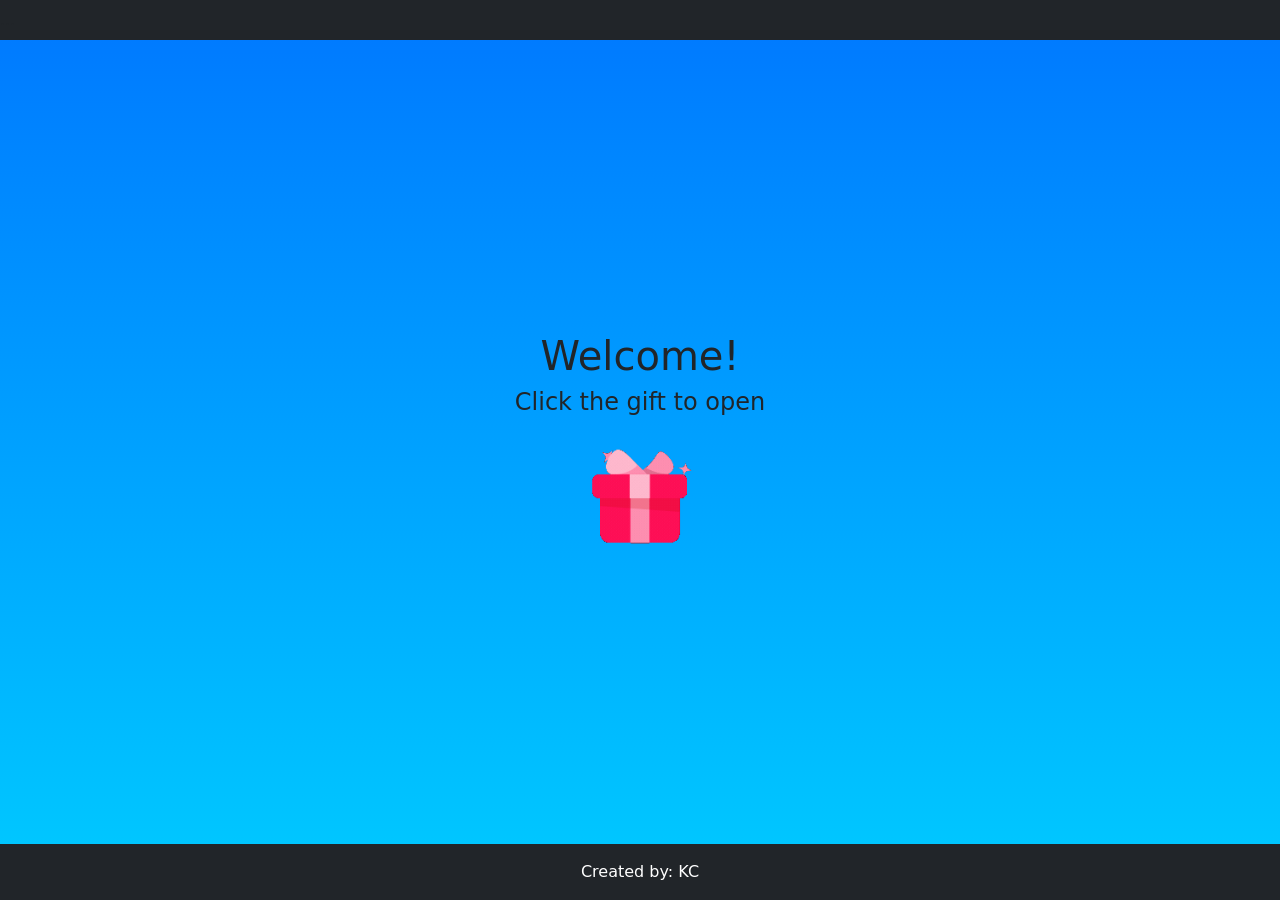
==== index.html @ ca750173 "update 2-05112026" ====
<!DOCTYPE html>
<html lang="en">
<head>
    <meta charset="UTF-8">
    <meta name="viewport" content="width=device-width, initial-scale=1.0">
    <title>Document</title>
    <link rel="stylesheet" href="assets/css/bootstrap.min.css">
    <link rel="stylesheet" href="style.css">
</head>
<body>
    <nav class="navbar bg-dark navbar-dark sticky-top">
  ...
</nav>
    
    <main id="main-content" >
        <section id="gift-scene" class="scene">
            <h1>Welcome!</h1> 
            <h4>Click the gift to open</h4>
            <img src="assets/Gift.gif" id="gift-box" alt="Gift Box" style="width:128px;height:128px;">
        </section>
        <section id="card-scene" class="scene hidden">
            <div class="card-wrapper">

            <div class="birthday-card" id="birthday-card">

                <!-- MESSAGE PAGE -->
                <div class="message-page">

                    <h2>Happy Birthday 🎉</h2>

                    <p>
                        Wishing you happiness,
                        laughter, and beautiful memories 💖
                    </p>

                </div>

                <!-- COVER -->
                <div class="card-cover">

                    <!-- FRONT -->
                    <div class="cover-front">

                        <h1>For You 💌</h1>

                    </div>

                    <!-- BACK -->
                    <div class="cover-back">

                        <h2>💖</h2>

                        <p>
                            A small letter for someone special ✨
                        </p>

                    </div>

                </div>

            </div>

        </div>
        </section>
        <section id="cake-scene" class="scene hidden">
            <h1>Welcome to Cake Scene!</h1> 
        </section>
    </main>
    
    <footer class="bg-dark text-white text-center py-3">
        <div class="container">
            <span>Created by: KC</span>
        </div>
    </footer>

    <script src="assets/js/bootstrap.bundle.min.js"></script>
    <script src="script.js"></script>
</body>
</html>
---- style.css ----
html,
body{
    margin:0;
    padding:0;

    height:100%;
}

body{
    overflow-x:hidden;

    display: flex;
    flex-direction: column;

    min-height: 100vh;
}

main{
    margin:0;
    padding:0;

    flex:1;

    display:flex;
}

.scene{
    flex: 1;

    display: flex;
    flex-direction: column;

    justify-content: center;
    align-items: center;
    background: linear-gradient(to bottom, #007bff, #00c6ff);

    text-align: center;

    padding: 20px;

}

.hidden{
    display: none;
}

#gift-box{
    width: 180px;
    cursor: pointer;

    transition: transform 0.3s ease;
    animation: float 2s ease-in-out infinite;
}
#gift-box:hover{
    transform: scale(1.1);
}

@keyframes float{
    0%{
        transform: translateY(0px);
    }

    50%{
        transform: translateY(-10px);
    }

    100%{
        transform: translateY(0px);
    }
}



/* Gift Scene - Card Scene Fade Transition */

.fade-out{
    animation: fadeOut 0.8s forwards;
}

.fade-in{
    animation: fadeIn 0.8s forwards;
}

@keyframes fadeOut{
    from{
        opacity:1;
    }

    to{
        opacity:0;
    }
}

@keyframes fadeIn{
    from{
        opacity:0;
    }

    to{
        opacity:1;
    }
}


/* Card Scene Styles */

/* Card Wrapper */
.card-wrapper{
    perspective:2500px;

    display:flex;
    justify-content:center;
    align-items:center;
}

/* Main Card */
.birthday-card{
    position:relative;

    width:700px;
    height:400px;

    transition:transform 2s ease;
}

/* Right Side */
.message-page{
    position:absolute;

    width:350px;
    height:400px;

    right:0;
    top:0;

    background:white;

    border-radius:0 15px 15px 0;

    display:flex;
    flex-direction:column;

    justify-content:center;
    align-items:center;

    text-align:center;

    padding:30px;

    box-shadow:0 10px 40px rgba(0,0,0,0.2);
}

/* Cover */
.card-cover{
    position:absolute;

    width:350px;
    height:400px;

    right:0;
    top:0;

    transform-style:preserve-3d;

    transform-origin:left;

    transition:transform 2s ease;

    z-index:10;
}

/* Front and Back Cover */
.cover-front,
.cover-back{
    position:absolute;

    width:100%;
    height:100%;

    backface-visibility:hidden;

    display:flex;
    flex-direction:column;

    justify-content:center;
    align-items:center;

    box-shadow:0 10px 40px rgba(0,0,0,0.3);
}

/* Front Cover */
.cover-front{
    background:linear-gradient(to bottom right, #ff4d6d, #ff758f);
    border-radius:0 15px 15px 0;
    color:white;
}

/* Back Cover */
.cover-back{
    background:#ffe5ec;
    border-radius:15px 0 0 15px;
    transform:rotateY(180deg);

    color:#333;
}

/* Open Animation */
.birthday-card.open .card-cover{
    transform:rotateY(-180deg);
}

/* Card Position */
.birthday-card{
    transition:transform 2s ease;
}

/* Closed State */
.birthday-card{
    position: relative;

    width: 700px;
    height: 400px;

    transition: transform 2s ease;

    /* Move left by half of hidden side */
    transform: translateX(-175px);
}

/* Open State */
.birthday-card.open{
    transform: translateX(0);
}
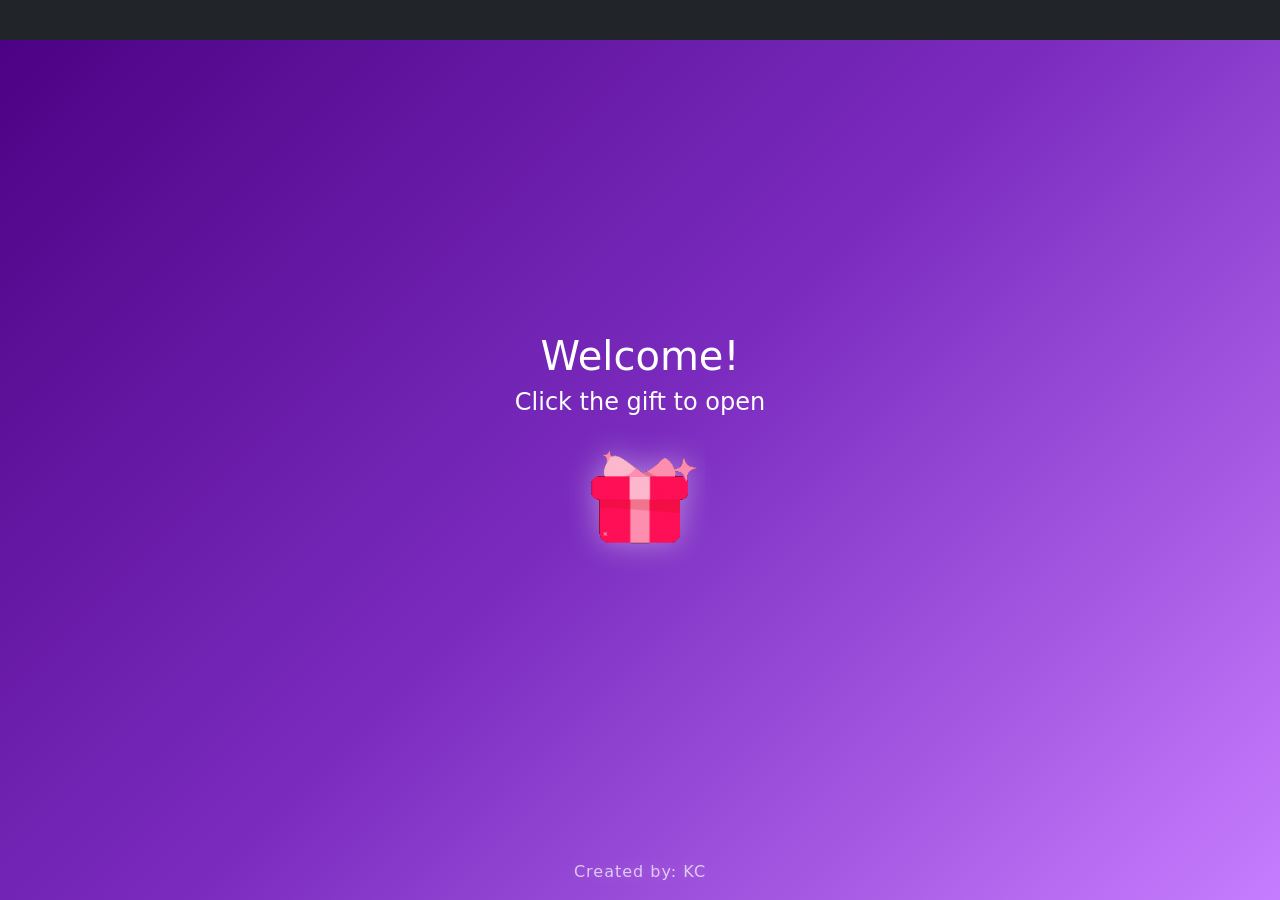
==== commit b6dbd96b: "Update: Scene 1 and 2 done functionality - 05112026" ====
--- a/index.html
+++ b/index.html
@@ -67,7 +67,7 @@
         </section>
     </main>
     
-    <footer class="bg-dark text-white text-center py-3">
+    <footer class="text-white text-center py-3">
         <div class="container">
             <span>Created by: KC</span>
         </div>
--- a/style.css
+++ b/style.css
@@ -13,6 +13,12 @@
     flex-direction: column;
 
     min-height: 100vh;
+        background: linear-gradient(
+        135deg,
+        #4B0082 0%,
+        #7B2CBF 50%,
+        #C77DFF 100%
+    );
 }
 
 main{
@@ -32,12 +38,34 @@
 
     justify-content: center;
     align-items: center;
-    background: linear-gradient(to bottom, #007bff, #00c6ff);
 
     text-align: center;
 
     padding: 20px;
-
+    background: transparent;
+    color: white;
+
+}
+
+footer{
+    background: transparent;
+
+    color: rgba(255,255,255,0.85);
+
+    text-shadow: 0 0 10px rgba(255,255,255,0.25);
+
+    backdrop-filter: none;
+
+    border: none;
+
+    position: relative;
+
+    z-index: 10;
+}
+
+footer span{
+    opacity:0.7;
+    letter-spacing:1px;
 }
 
 .hidden{
@@ -47,6 +75,7 @@
 #gift-box{
     width: 180px;
     cursor: pointer;
+    filter: drop-shadow(0 0 15px rgba(255,255,255,0.4));
 
     transition: transform 0.3s ease;
     animation: float 2s ease-in-out infinite;
@@ -119,6 +148,7 @@
 
     width:700px;
     height:400px;
+    filter: drop-shadow(0 0 25px rgba(255,255,255,0.15));
 
     transition:transform 2s ease;
 }
@@ -133,7 +163,8 @@
     right:0;
     top:0;
 
-    background:white;
+    background: #FFF9FF;
+    color: #3C096C;
 
     border-radius:0 15px 15px 0;
 
@@ -190,18 +221,22 @@
 
 /* Front Cover */
 .cover-front{
-    background:linear-gradient(to bottom right, #ff4d6d, #ff758f);
+    background: linear-gradient(
+        to bottom right,
+        #FF4D8D,
+        #FF85A1
+    );
     border-radius:0 15px 15px 0;
     color:white;
 }
 
 /* Back Cover */
 .cover-back{
-    background:#ffe5ec;
+    background: #F8E1FF;
     border-radius:15px 0 0 15px;
     transform:rotateY(180deg);
 
-    color:#333;
+    color: #3C096C;
 }
 
 /* Open Animation */
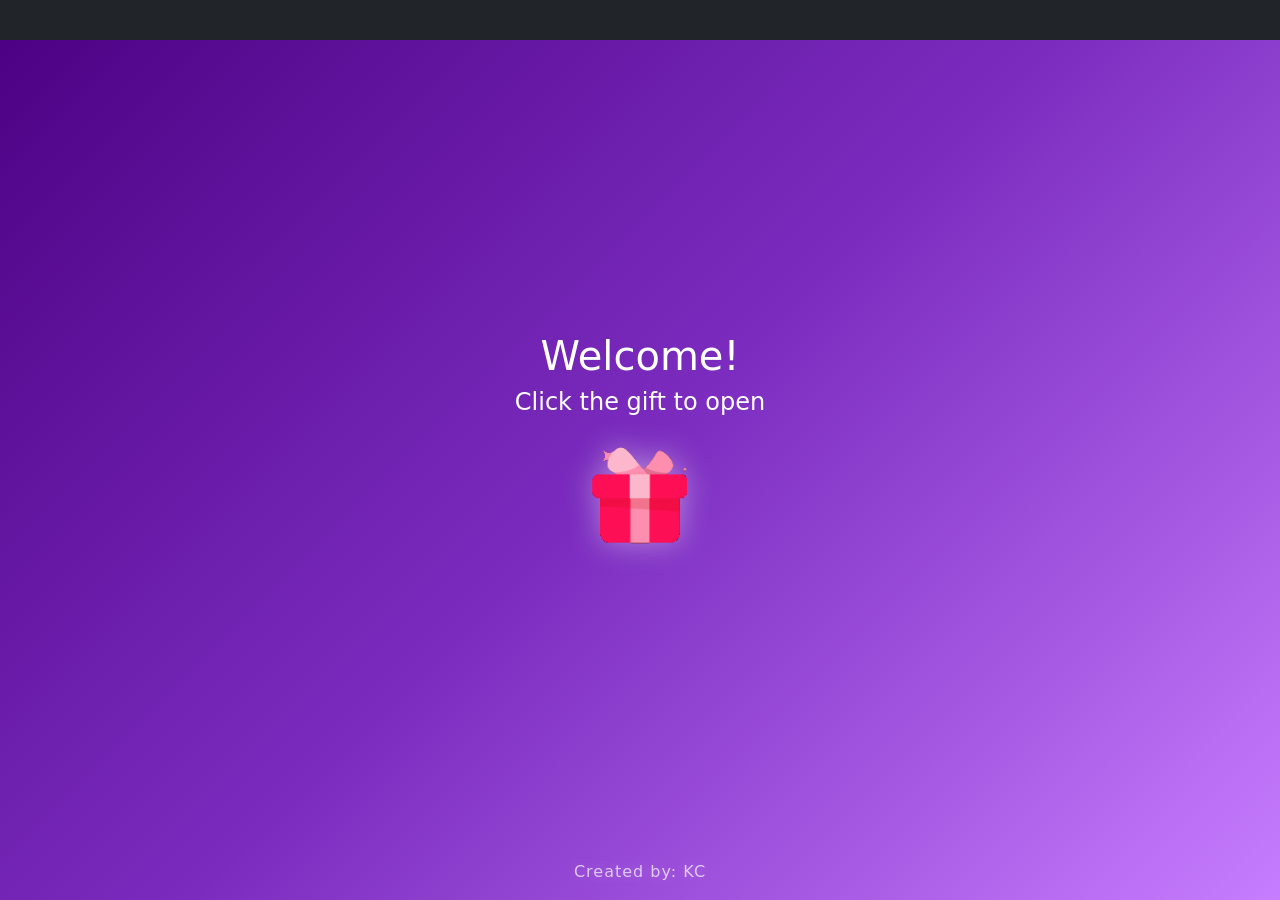
==== commit 7058a894: "Update: Added songs, cake scene functionality done - 05142026" ====
--- a/index.html
+++ b/index.html
@@ -32,6 +32,9 @@
                         Wishing you happiness,
                         laughter, and beautiful memories 💖
                     </p>
+                    <button id="continue-btn" class="hidden-btn">
+                        Click to Continue
+                    </button>
 
                 </div>
 
@@ -63,7 +66,55 @@
         </div>
         </section>
         <section id="cake-scene" class="scene hidden">
-            <h1>Welcome to Cake Scene!</h1> 
+            <h1 class="birthday-title">
+                Happy Birthday 🎉
+            </h1>
+
+            <div class="cake-container">
+
+                <!-- CANDLES -->
+                <div class="candles">
+
+                    <div class="candle">
+
+                        <div class="flame"></div>
+
+                        <div class="smoke"></div>
+
+                    </div>
+
+                    <div class="candle">
+
+                        <div class="flame"></div>
+
+                        <div class="smoke"></div>
+
+                    </div>
+
+                    <div class="candle">
+
+                        <div class="flame"></div>
+
+                        <div class="smoke"></div>
+
+                    </div>
+
+                </div>
+
+                <!-- CAKE -->
+                <div class="cake">
+
+                    <div class="cake-top"></div>
+
+                    <div class="cake-body"></div>
+
+                </div>
+
+                <button id="blow-btn">
+                    Blow Candles 🎤
+                </button>
+
+            </div>
         </section>
     </main>
     
@@ -73,7 +124,12 @@
         </div>
     </footer>
 
+    <audio id="birthday-song-1" src="assets/Song1.mp3"></audio>
+    <audio id="clap-sound" src="assets/Clapping.mp3"></audio>
+    <audio id="birthday-song-2" src="assets/Song2.mp3"></audio>
+
     <script src="assets/js/bootstrap.bundle.min.js"></script>
+    <script src="assets/js/confetti.browser.min.js"></script>
     <script src="script.js"></script>
 </body>
 </html>
--- a/style.css
+++ b/style.css
@@ -265,4 +265,227 @@
 /* Open State */
 .birthday-card.open{
     transform: translateX(0);
-}+}
+
+.hidden-btn{
+    position: absolute;
+
+    bottom: 20px;
+    right: 25px;
+
+    background: transparent;
+    border: none;
+
+    color: rgba(60,9,108,0.7);
+
+    font-size: 15px;
+
+    cursor: pointer;
+
+    opacity: 0;
+
+    transition:
+        opacity 1s ease,
+        transform 0.3s ease,
+        color 0.3s ease;
+
+    text-shadow: 0 0 10px rgba(255,255,255,0.5);
+}
+
+/* Show */
+.hidden-btn.show{
+    opacity: 1;
+}
+
+/* Hover */
+.hidden-btn:hover{
+    transform: translateY(-2px);
+
+    color: #3C096C;
+}
+
+/* Cake Scene Styles */
+
+/* Birthday Title */
+.birthday-title{
+    margin-bottom:40px;
+
+    font-size:48px;
+
+    text-shadow:0 0 20px rgba(255,255,255,0.5);
+}
+
+/* Cake Container */
+.cake-container{
+    position:relative;
+
+    display:flex;
+    flex-direction:column;
+
+    align-items:center;
+}
+
+/* Candles Row */
+.candles{
+    display:flex;
+    gap:40px;
+
+    margin-bottom:-10px;
+
+    z-index:5;
+}
+/* Candle */
+.candle{
+    width:15px;
+    height:80px;
+
+    background:#ff85a1;
+
+    border-radius:10px;
+
+    position:relative;
+}
+
+/* Flame */
+.flame{
+    width:20px;
+    height:30px;
+
+    background:gold;
+
+    border-radius:50% 50% 50% 50%;
+
+    position:absolute;
+
+    top:-30px;
+    left:50%;
+
+    transform:translateX(-50%);
+
+    animation:flicker 0.15s infinite alternate;
+
+    box-shadow:
+        0 0 20px gold,
+        0 0 40px orange;
+}
+
+/* Flicker Animation */
+@keyframes flicker{
+    from{
+        transform:translateX(-50%) scale(1);
+    }
+
+    to{
+        transform:translateX(-50%) scale(1.1);
+    }
+}
+
+/* Cake */
+.cake{
+    display:flex;
+    flex-direction:column;
+
+    align-items:center;
+}
+
+/* Cake Top */
+.cake-top{
+    width:260px;
+    height:40px;
+
+    background:#ffccd5;
+
+    border-radius:20px;
+
+    z-index:2;
+}
+
+/* Cake Body */
+.cake-body{
+    width:300px;
+    height:180px;
+
+    background:#ff8fab;
+
+    border-radius:20px;
+
+    margin-top:-10px;
+
+    box-shadow:0 10px 30px rgba(0,0,0,0.25);
+}
+
+/* Blowing Candles */
+#blow-btn{
+    margin-top:40px;
+
+    padding:12px 24px;
+
+    border:none;
+
+    border-radius:30px;
+
+    background:white;
+
+    color:#7B2CBF;
+
+    font-size:18px;
+
+    cursor:pointer;
+
+    transition:0.3s ease;
+}
+
+#blow-btn:hover{
+    transform:scale(1.05);
+}
+
+.smoke{
+    width:20px;
+    height:20px;
+
+    background:rgba(200,200,200,0.7);
+
+    border-radius:50%;
+
+    position:absolute;
+
+    top:-30px;
+    left:50%;
+
+    transform:translateX(-50%);
+
+    opacity:0;
+
+    filter:blur(5px);
+}
+
+.flame.out{
+    opacity:0;
+
+    transition:0.5s ease;
+}
+
+.smoke.active{
+    animation:smokeUp 2s ease forwards;
+}
+
+@keyframes smokeUp{
+
+    0%{
+        opacity:0.8;
+
+        transform:
+            translateX(-50%)
+            translateY(0)
+            scale(1);
+    }
+
+    100%{
+        opacity:0;
+
+        transform:
+            translateX(-50%)
+            translateY(-50px)
+            scale(2);
+    }
+}
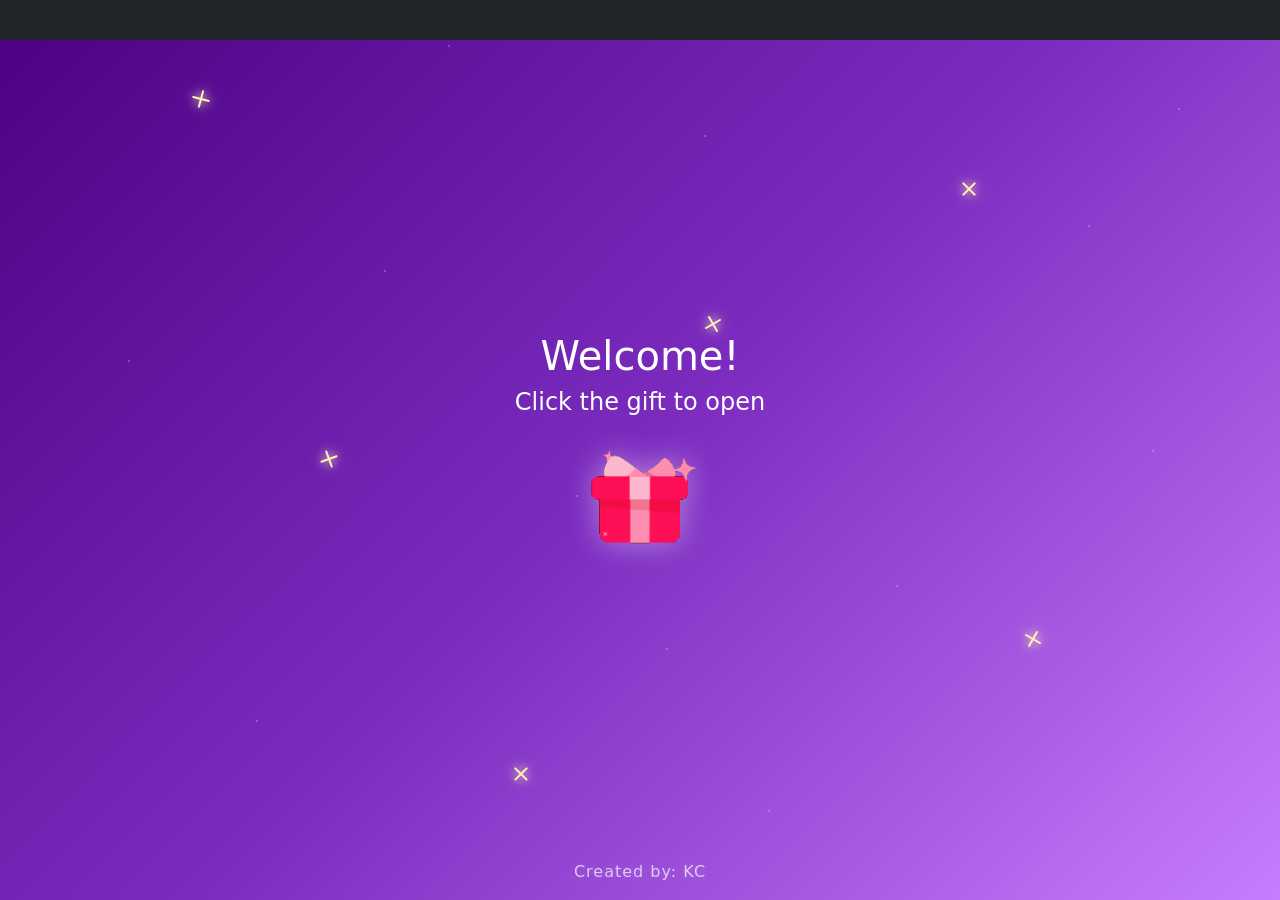
==== commit 626c9d0c: "Update: fixed cake - 05172026" ====
--- a/index.html
+++ b/index.html
@@ -3,11 +3,42 @@
 <head>
     <meta charset="UTF-8">
     <meta name="viewport" content="width=device-width, initial-scale=1.0">
-    <title>Document</title>
+    <title>Gift</title>
     <link rel="stylesheet" href="assets/css/bootstrap.min.css">
-    <link rel="stylesheet" href="style.css">
+    <link rel="stylesheet" href="assets/css/style.css">
+    <link rel="stylesheet" href="assets/css/stars.css">
+    <link rel="stylesheet" href="assets/css/gift-scene.css">
+    <link rel="stylesheet" href="assets/css/card-scene.css">
+    <link rel="stylesheet" href="assets/css/cake-scene.css">
 </head>
 <body>
+
+    <div class="stars">
+
+        <!-- BIG STARS -->
+        <div class="star big s1"></div>
+        <div class="star big s2"></div>
+        <div class="star big s3"></div>
+        <div class="star big s4"></div>
+        <div class="star big s5"></div>
+        <div class="star big s6"></div>
+
+        <!-- SMALL DOT STARS -->
+        <div class="star-dot d1"></div>
+        <div class="star-dot d2"></div>
+        <div class="star-dot d3"></div>
+        <div class="star-dot d4"></div>
+        <div class="star-dot d5"></div>
+        <div class="star-dot d6"></div>
+        <div class="star-dot d7"></div>
+        <div class="star-dot d8"></div>
+        <div class="star-dot d9"></div>
+        <div class="star-dot d10"></div>
+        <div class="star-dot d11"></div>
+        <div class="star-dot d12"></div>
+
+    </div>
+
     <nav class="navbar bg-dark navbar-dark sticky-top">
   ...
 </nav>
@@ -72,47 +103,68 @@
 
             <div class="cake-container">
 
-                <!-- CANDLES -->
-                <div class="candles">
+                
 
-                    <div class="candle">
+                <!-- CAKE -->
+                <div class="cake">
 
-                        <div class="flame"></div>
+                    <!-- CANDLES -->
+                    <div class="candles">
 
-                        <div class="smoke"></div>
+                        <div class="candle">
+
+                            <div class="flame"></div>
+
+                            <div class="smoke"></div>
+
+                        </div>
+
+                        <div class="candle">
+
+                            <div class="flame"></div>
+
+                            <div class="smoke"></div>
+
+                        </div>
+
+                        <div class="candle">
+
+                            <div class="flame"></div>
+
+                            <div class="smoke"></div>
+
+                        </div>
 
                     </div>
 
-                    <div class="candle">
+                    <!-- TOP LAYER -->
+                    <div class="cake-layer layer-top">
 
-                        <div class="flame"></div>
+                        <div class="frosting"></div>
 
-                        <div class="smoke"></div>
+                        <div class="sprinkles"></div>
+
+                    </div>
+                    
+                    <!-- MIDDLE LAYER -->
+                    <div class="cake-layer layer-middle">
+
+                        <div class="frosting"></div>
+
+                        <div class="sprinkles"></div>
 
                     </div>
 
-                    <div class="candle">
+                    <!-- BOTTOM LAYER -->
+                    <div class="cake-layer layer-bottom">
 
-                        <div class="flame"></div>
+                        <div class="frosting"></div>
 
-                        <div class="smoke"></div>
+                        <div class="sprinkles"></div>
 
                     </div>
 
                 </div>
-
-                <!-- CAKE -->
-                <div class="cake">
-
-                    <div class="cake-top"></div>
-
-                    <div class="cake-body"></div>
-
-                </div>
-
-                <button id="blow-btn">
-                    Blow Candles 🎤
-                </button>
 
             </div>
         </section>
@@ -130,6 +182,10 @@
 
     <script src="assets/js/bootstrap.bundle.min.js"></script>
     <script src="assets/js/confetti.browser.min.js"></script>
-    <script src="script.js"></script>
+    <script src="assets/js/script.js"></script>
+    <script src="assets/js/card-scene.js"></script>
+    <script src="assets/js/cake-scene.js"></script>
+    <script src="assets/js/mic-blow.js"></script>
+    <script src="assets/js/scene-transition.js"></script>
 </body>
 </html>
--- a/assets/css/style.css
+++ b/assets/css/style.css
@@ -0,0 +1,104 @@
+html,
+body{
+    margin:0;
+    padding:0;
+
+    height:100%;
+}
+
+body{
+    overflow-x:hidden;
+
+    display: flex;
+    flex-direction: column;
+
+    min-height: 100vh;
+        background: linear-gradient(
+        135deg,
+        #4B0082 0%,
+        #7B2CBF 50%,
+        #C77DFF 100%
+    );
+}
+
+main{
+    margin:0;
+    padding:0;
+
+    flex:1;
+
+    display:flex;
+}
+
+.scene{
+    flex: 1;
+
+    display: flex;
+    flex-direction: column;
+
+    justify-content: center;
+    align-items: center;
+
+    text-align: center;
+
+    padding: 20px;
+    background: transparent;
+    color: white;
+
+}
+
+footer{
+    background: transparent;
+
+    color: rgba(255,255,255,0.85);
+
+    text-shadow: 0 0 10px rgba(255,255,255,0.25);
+
+    backdrop-filter: none;
+
+    border: none;
+
+    position: relative;
+
+    z-index: 10;
+}
+
+footer span{
+    opacity:0.7;
+    letter-spacing:1px;
+}
+
+.hidden{
+    display: none;
+}
+
+/* Gift Scene - Card Scene Fade Transition */
+
+.fade-out{
+    animation: fadeOut 0.8s forwards;
+}
+
+.fade-in{
+    animation: fadeIn 0.8s forwards;
+}
+
+@keyframes fadeOut{
+    from{
+        opacity:1;
+    }
+
+    to{
+        opacity:0;
+    }
+}
+
+@keyframes fadeIn{
+    from{
+        opacity:0;
+    }
+
+    to{
+        opacity:1;
+    }
+}
+
--- a/assets/css/stars.css
+++ b/assets/css/stars.css
@@ -0,0 +1,133 @@
+/* Main Container */
+.stars{
+    position: fixed;
+
+    top: 0;
+    left: 0;
+
+    width: 100%;
+    height: 100%;
+
+    overflow: hidden;
+
+    pointer-events: none;
+
+    z-index: -1;
+}
+
+/* Big Stars */
+.star.big{
+    position: absolute;
+
+    width: 18px;
+    height: 18px;
+
+    animation:
+        sparkle 3s infinite ease-in-out;
+}
+
+/* Star Shape */
+.star.big::before,
+.star.big::after{
+    content: "";
+
+    position: absolute;
+
+    top: 50%;
+    left: 50%;
+
+    background: #FFF4B5;
+
+    transform:
+        translate(-50%, -50%);
+
+    border-radius: 999px;
+
+    box-shadow:
+        0 0 10px rgba(255,244,181,0.9),
+        0 0 20px rgba(255,244,181,0.6),
+        0 0 35px rgba(255,244,181,0.4);
+}
+/* Horizontal */
+.star.big::before{
+    width: 18px;
+    height: 2px;
+}
+/* Vertical */
+.star.big::after{
+    width: 2px;
+    height: 18px;
+}
+/* Different Angles */
+.s1{ top:10%; left:15%; transform:rotate(15deg); animation-delay:0s; }
+.s2{ top:20%; left:75%; transform:rotate(45deg); animation-delay:1s; }
+.s3{ top:50%; left:25%; transform:rotate(-20deg); animation-delay:2s; }
+.s4{ top:70%; left:80%; transform:rotate(30deg); animation-delay:0.5s; }
+.s5{ top:35%; left:55%; transform:rotate(60deg); animation-delay:1.5s; }
+.s6{ top:85%; left:40%; transform:rotate(-45deg); animation-delay:2.5s; }
+
+/* Sparkle Animation */
+@keyframes sparkle{
+
+    0%, 100%{
+        opacity: 0.4;
+
+        transform:
+            scale(0.8);
+    }
+
+    50%{
+        opacity: 1;
+
+        transform:
+            scale(1.3);
+    }
+
+}
+
+/* Small Dot Stars */
+.star-dot{
+    position: absolute;
+
+    width: 2px;
+    height: 2px;
+
+    background: white;
+
+    border-radius: 50%;
+
+    opacity: 0.3;
+
+    box-shadow:
+        0 0 6px rgba(255,255,255,0.8);
+
+    animation:
+        dotTwinkle 4s infinite ease-in-out;
+}
+
+/* Dot Position */
+.d1{ top:5%; left:35%; animation-delay:0s; }
+.d2{ top:15%; left:55%; animation-delay:1s; }
+.d3{ top:25%; left:85%; animation-delay:2s; }
+.d4{ top:40%; left:10%; animation-delay:0.5s; }
+.d5{ top:55%; left:45%; animation-delay:1.5s; }
+.d6{ top:65%; left:70%; animation-delay:2.5s; }
+.d7{ top:80%; left:20%; animation-delay:3s; }
+.d8{ top:90%; left:60%; animation-delay:1.8s; }
+.d9{ top:30%; left:30%; animation-delay:0.8s; }
+.d10{ top:50%; left:90%; animation-delay:2.2s; }
+.d11{ top:72%; left:52%; animation-delay:1.2s; }
+.d12{ top:12%; left:92%; animation-delay:2.8s; }
+
+/* Dot Twinkle */
+@keyframes dotTwinkle{
+
+    0%, 100%{
+        opacity: 0.15;
+    }
+
+    50%{
+        opacity: 1;
+    }
+
+}
--- a/assets/css/gift-scene.css
+++ b/assets/css/gift-scene.css
@@ -0,0 +1,25 @@
+#gift-box{
+    width: 180px;
+    cursor: pointer;
+    filter: drop-shadow(0 0 15px rgba(255,255,255,0.4));
+
+    transition: transform 0.3s ease;
+    animation: float 2s ease-in-out infinite;
+}
+#gift-box:hover{
+    transform: scale(1.1);
+}
+
+@keyframes float{
+    0%{
+        transform: translateY(0px);
+    }
+
+    50%{
+        transform: translateY(-10px);
+    }
+
+    100%{
+        transform: translateY(0px);
+    }
+}
--- a/assets/css/card-scene.css
+++ b/assets/css/card-scene.css
@@ -0,0 +1,170 @@
+/* Card Wrapper */
+.card-wrapper{
+    perspective:2500px;
+
+    display:flex;
+    justify-content:center;
+    align-items:center;
+}
+
+/* Main Card */
+.birthday-card{
+    position:relative;
+
+    width:700px;
+    height:400px;
+    filter: drop-shadow(0 0 25px rgba(255,255,255,0.15));
+
+    transition:transform 2s ease;
+}
+
+/* Right Side */
+.message-page{
+    position:absolute;
+
+    width:350px;
+    height:400px;
+
+    right:0;
+    top:0;
+
+    background: #FFF9FF;
+    color: #3C096C;
+
+    border-radius:0 15px 15px 0;
+
+    display:flex;
+    flex-direction:column;
+
+    justify-content:center;
+    align-items:center;
+
+    text-align:center;
+
+    padding:30px;
+
+    box-shadow:0 10px 40px rgba(0,0,0,0.2);
+}
+
+/* Cover */
+.card-cover{
+    position:absolute;
+
+    width:350px;
+    height:400px;
+
+    right:0;
+    top:0;
+
+    transform-style:preserve-3d;
+
+    transform-origin:left;
+
+    transition:transform 2s ease;
+
+    z-index:10;
+}
+
+/* Front and Back Cover */
+.cover-front,
+.cover-back{
+    position:absolute;
+
+    width:100%;
+    height:100%;
+
+    backface-visibility:hidden;
+
+    display:flex;
+    flex-direction:column;
+
+    justify-content:center;
+    align-items:center;
+
+    box-shadow:0 10px 40px rgba(0,0,0,0.3);
+}
+
+/* Front Cover */
+.cover-front{
+    background: linear-gradient(
+        to bottom right,
+        #FF4D8D,
+        #FF85A1
+    );
+    border-radius:0 15px 15px 0;
+    color:white;
+}
+
+/* Back Cover */
+.cover-back{
+    background: #F8E1FF;
+    border-radius:15px 0 0 15px;
+    transform:rotateY(180deg);
+
+    color: #3C096C;
+}
+
+/* Open Animation */
+.birthday-card.open .card-cover{
+    transform:rotateY(-180deg);
+}
+
+/* Card Position */
+.birthday-card{
+    transition:transform 2s ease;
+}
+
+/* Closed State */
+.birthday-card{
+    position: relative;
+
+    width: 700px;
+    height: 400px;
+
+    transition: transform 2s ease;
+
+    /* Move left by half of hidden side */
+    transform: translateX(-175px);
+}
+
+/* Open State */
+.birthday-card.open{
+    transform: translateX(0);
+}
+
+.hidden-btn{
+    position: absolute;
+
+    bottom: 20px;
+    right: 25px;
+
+    background: transparent;
+    border: none;
+
+    color: rgba(60,9,108,0.7);
+
+    font-size: 15px;
+
+    cursor: pointer;
+
+    opacity: 0;
+
+    transition:
+        opacity 1s ease,
+        transform 0.3s ease,
+        color 0.3s ease;
+
+    text-shadow: 0 0 10px rgba(255,255,255,0.5);
+}
+
+/* Show */
+.hidden-btn.show{
+    opacity: 1;
+}
+
+/* Hover */
+.hidden-btn:hover{
+    transform: translateY(-2px);
+
+    color: #3C096C;
+}
--- a/assets/css/cake-scene.css
+++ b/assets/css/cake-scene.css
@@ -0,0 +1,483 @@
+/* =========================================
+   BIRTHDAY TITLE
+========================================= */
+
+.birthday-title{
+    font-size:48px;
+    text-shadow:0 0 20px rgba(255,255,255,0.5);
+
+    margin-top:20px;
+    margin-bottom:auto; /* pushes cake down */
+
+    flex-shrink:0;
+}
+
+/* =========================================
+   CAKE CONTAINER
+========================================= */
+
+.cake-container{
+    position:relative;
+
+    display:flex;
+    flex-direction:column;
+
+    align-items:center;
+
+    height:70vh;
+}
+
+/* =========================================
+   CAKE
+========================================= */
+
+.cake{
+    display:flex;
+    flex-direction:column;
+    align-items:center;
+
+    position:relative;
+
+    margin-top:auto; /* THIS forces cake to bottom */
+    margin-bottom:40px;
+}
+/* =========================================
+   CAKE LAYERS
+========================================= */
+
+.cake-layer{
+    position:relative;
+
+    border-radius:24px;
+
+    box-shadow:
+        0 8px 20px rgba(0,0,0,0.15);
+
+    overflow:hidden;
+}
+
+/* =========================================
+   DROP ANIMATION APPLIED
+========================================= */
+
+.layer-top{
+    width:190px;
+    height:80px;
+
+    background:#ff99cc;
+
+    margin-bottom:-10px;
+
+    z-index:3;
+
+    animation:layerDrop 0.8s ease forwards;
+    animation-delay:1.6s;
+
+    opacity:0;
+}
+
+.layer-middle{
+    width:260px;
+    height:85px;
+
+    background:#ff80c1;
+
+    margin-bottom:-10px;
+
+    z-index:2;
+
+    animation:layerDrop 0.8s ease forwards;
+    animation-delay:0.8s;
+
+    opacity:0;
+}
+
+.layer-bottom{
+    width:340px;
+    height:90px;
+
+    background:#ff66b3;
+
+    z-index:1;
+
+    animation:layerDrop 0.8s ease forwards;
+    animation-delay:0s;
+
+    opacity:0;
+}
+
+/* =========================================
+   DROP ANIMATION
+========================================= */
+
+@keyframes layerDrop{
+
+    0%{
+        opacity:0;
+
+        transform:
+            translateY(-250px);
+    }
+
+    70%{
+        opacity:1;
+
+        transform:
+            translateY(15px);
+    }
+
+    100%{
+        opacity:1;
+
+        transform:
+            translateY(0);
+    }
+
+}
+
+/* =========================================
+   FROSTING
+========================================= */
+
+.frosting{
+    position:absolute;
+
+    top:0;
+    left:0;
+
+    width:100%;
+    height:28px;
+
+    background:#ffe8d6;
+
+    border-radius:20px 20px 10px 10px;
+}
+
+/* Drips */
+.frosting::before,
+.frosting::after{
+    content:"";
+
+    position:absolute;
+
+    width:24px;
+    height:45px;
+
+    background:#ffe8d6;
+
+    border-radius:20px;
+
+    top:12px;
+}
+
+.frosting::before{
+    left:25%;
+}
+
+.frosting::after{
+    right:25%;
+}
+
+/* Frosting Animation */
+@keyframes frostingAppear{
+
+    from{
+        opacity:0;
+
+        transform:
+            translateY(-10px);
+    }
+
+    to{
+        opacity:1;
+
+        transform:
+            translateY(0);
+    }
+
+}
+
+/* =========================================
+   SPRINKLES
+========================================= */
+
+.sprinkles{
+    position:absolute;
+
+    inset:0;
+
+    opacity:0;
+
+    animation:
+        sprinklesPop 0.5s ease forwards;
+
+    animation-delay:3s;
+}
+
+/* Sprinkle Dots */
+.sprinkles::before{
+    content:"";
+
+    position:absolute;
+    inset:0;
+
+    background-image:
+        radial-gradient(circle,#ffd60a 4px,transparent 5px),
+        radial-gradient(circle,#00d1b2 4px,transparent 5px),
+        radial-gradient(circle,#ff4fa3 4px,transparent 5px);
+
+    background-size:
+        40px 40px;
+
+    background-position:
+        10px 10px,
+        25px 25px,
+        5px 35px;
+}
+
+/* Sprinkle Animation */
+@keyframes sprinklesPop{
+
+    0%{
+        opacity:0;
+
+        transform:scale(0);
+    }
+
+    100%{
+        opacity:1;
+
+        transform:scale(1);
+    }
+
+}
+
+/* =========================================
+   CANDLES
+========================================= */
+
+.candles{
+    position:absolute;
+
+    top:-80px; /* sits above cake */
+    left:50%;
+
+    transform:translateX(-50%);
+
+    display:flex;
+    gap:40px;
+
+    z-index:20;
+
+    opacity:0;
+
+    animation:candlesDrop 0.8s ease forwards;
+    animation-delay:3.6s;
+}
+
+/* Candle Animation */
+@keyframes candlesDrop{
+    0%{
+        opacity:0;
+        transform:translateX(-50%) translateY(-20px);
+    }
+
+    100%{
+        opacity:1;
+        transform:translateX(-50%) translateY(0);
+    }
+}
+
+/* =========================================
+   CANDLE
+========================================= */
+
+.candle{
+    width:15px;
+    height:80px;
+
+    position:relative;
+
+    border-radius:10px;
+
+    background:
+        repeating-linear-gradient(
+            45deg,
+            #ff85a1 0px,
+            #ff85a1 8px,
+            #ffffff 8px,
+            #ffffff 16px
+        );
+}
+
+/* =========================================
+   FLAME
+========================================= */
+
+.flame{
+    width:20px;
+    height:30px;
+
+    background:gold;
+
+    position:absolute;
+
+    top:-30px;
+    left:50%;
+
+    transform:translateX(-50%);
+
+    border-radius:
+        50% 50% 50% 50%;
+
+    box-shadow:
+        0 0 20px gold,
+        0 0 40px orange;
+
+    opacity:0;
+
+    animation:
+        flameAppear 0.5s ease forwards,
+        flicker 0.15s infinite alternate;
+
+    animation-delay:
+        4.5s,
+        5s;
+}
+
+/* Flame Appear */
+@keyframes flameAppear{
+
+    from{
+        opacity:0;
+
+        transform:
+            translateX(-50%)
+            scale(0);
+    }
+
+    to{
+        opacity:1;
+
+        transform:
+            translateX(-50%)
+            scale(1);
+    }
+
+}
+
+/* Flicker */
+@keyframes flicker{
+
+    from{
+        transform:
+            translateX(-50%)
+            scale(1);
+    }
+
+    to{
+        transform:
+            translateX(-50%)
+            scale(1.1);
+    }
+
+}
+
+/* =========================================
+   SMOKE
+========================================= */
+
+.smoke{
+    width:20px;
+    height:20px;
+
+    background:
+        rgba(200,200,200,0.7);
+
+    border-radius:50%;
+
+    position:absolute;
+
+    top:-30px;
+    left:50%;
+
+    transform:translateX(-50%);
+
+    opacity:0;
+
+    filter:blur(5px);
+}
+
+/* Flame Out */
+.flame.out{
+    opacity:0 !important;
+
+    transform:
+        translateX(-50%)
+        translateY(10px)
+        scale(0.2);
+
+    box-shadow:none !important;
+    animation:none !important;
+
+    filter:blur(2px);
+
+    transition:0.5s ease;
+}
+
+/* Smoke Active */
+.smoke.active{
+    animation:
+        smokeUp 2s ease forwards;
+}
+
+/* Smoke Animation */
+@keyframes smokeUp{
+
+    0%{
+        opacity:0.8;
+
+        transform:
+            translateX(-50%)
+            translateY(0)
+            scale(1);
+    }
+
+    100%{
+        opacity:0;
+
+        transform:
+            translateX(-50%)
+            translateY(-50px)
+            scale(2);
+    }
+
+}
+
+/* =========================================
+   BLOW BUTTON
+========================================= */
+
+#blow-btn{
+    margin-top:40px;
+
+    padding:12px 24px;
+
+    border:none;
+
+    border-radius:30px;
+
+    background:white;
+
+    color:#7B2CBF;
+
+    font-size:18px;
+
+    cursor:pointer;
+
+    transition:0.3s ease;
+}
+
+#blow-btn:hover{
+    transform:scale(1.05);
+}
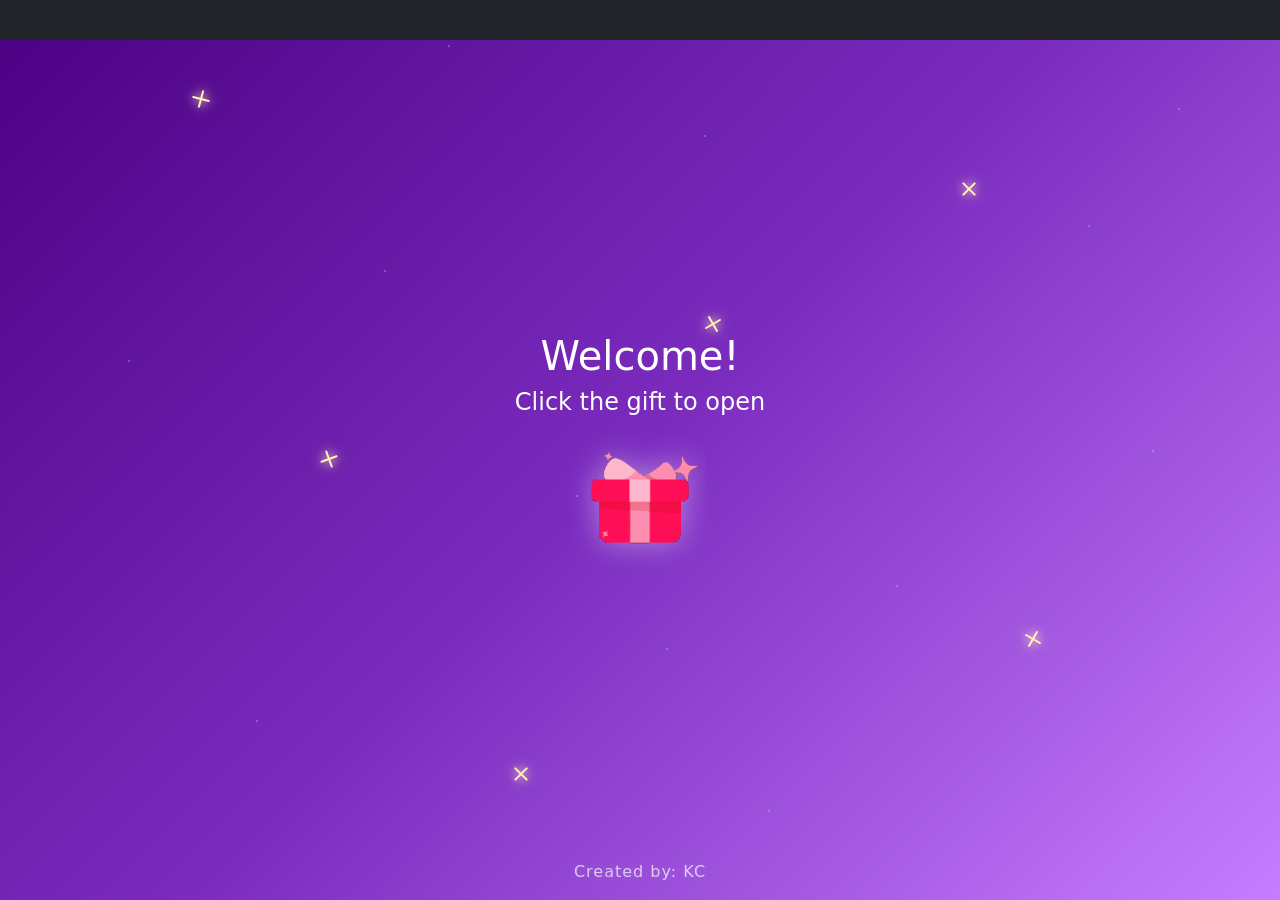
==== commit 41162eeb: "Update: Added Cake animation, need to polish - 05182026" ====
--- a/index.html
+++ b/index.html
@@ -103,68 +103,7 @@
 
             <div class="cake-container">
 
-                
-
-                <!-- CAKE -->
-                <div class="cake">
-
-                    <!-- CANDLES -->
-                    <div class="candles">
-
-                        <div class="candle">
-
-                            <div class="flame"></div>
-
-                            <div class="smoke"></div>
-
-                        </div>
-
-                        <div class="candle">
-
-                            <div class="flame"></div>
-
-                            <div class="smoke"></div>
-
-                        </div>
-
-                        <div class="candle">
-
-                            <div class="flame"></div>
-
-                            <div class="smoke"></div>
-
-                        </div>
-
-                    </div>
-
-                    <!-- TOP LAYER -->
-                    <div class="cake-layer layer-top">
-
-                        <div class="frosting"></div>
-
-                        <div class="sprinkles"></div>
-
-                    </div>
-                    
-                    <!-- MIDDLE LAYER -->
-                    <div class="cake-layer layer-middle">
-
-                        <div class="frosting"></div>
-
-                        <div class="sprinkles"></div>
-
-                    </div>
-
-                    <!-- BOTTOM LAYER -->
-                    <div class="cake-layer layer-bottom">
-
-                        <div class="frosting"></div>
-
-                        <div class="sprinkles"></div>
-
-                    </div>
-
-                </div>
+                <div id="cake-svg-wrapper"></div>
 
             </div>
         </section>
--- a/assets/css/cake-scene.css
+++ b/assets/css/cake-scene.css
@@ -1,483 +1,443 @@
 /* =========================================
-   BIRTHDAY TITLE
+   TITLE / CONTAINER
 ========================================= */
 
 .birthday-title{
     font-size:48px;
-    text-shadow:0 0 20px rgba(255,255,255,0.5);
+    text-shadow:0 0 20px rgba(255,255,255,.5);
 
     margin-top:20px;
-    margin-bottom:auto; /* pushes cake down */
+    margin-bottom:auto;
 
     flex-shrink:0;
 }
-
-/* =========================================
-   CAKE CONTAINER
-========================================= */
 
 .cake-container{
     position:relative;
 
-    display:flex;
-    flex-direction:column;
-
-    align-items:center;
-
-    height:70vh;
-}
-
-/* =========================================
-   CAKE
-========================================= */
-
-.cake{
     display:flex;
     flex-direction:column;
     align-items:center;
 
-    position:relative;
-
-    margin-top:auto; /* THIS forces cake to bottom */
-    margin-bottom:40px;
-}
-/* =========================================
-   CAKE LAYERS
-========================================= */
-
-.cake-layer{
-    position:relative;
-
-    border-radius:24px;
-
-    box-shadow:
-        0 8px 20px rgba(0,0,0,0.15);
-
-    overflow:hidden;
-}
-
-/* =========================================
-   DROP ANIMATION APPLIED
-========================================= */
+    height:70vh;
+}
+
+#birthday-cake-svg{
+    width:420px;
+    max-width:90vw;
+    overflow:visible;
+}
+
+/* =========================================
+   INITIAL STATES
+========================================= */
+
+.layer-bottom,
+.layer-middle,
+.layer-top,
+.frosting-final,
+.frosting-blob,
+.sprinkle,
+.cream-dolls,
+.candle-group,
+.flame{
+    opacity:0;
+}
+
+/* =========================================
+   CAKE LAYER DROP
+========================================= */
+
+.layer-bottom{
+    animation:dropLayer 1s cubic-bezier(.22,1,.36,1) forwards;
+    animation-delay:0s;
+}
+
+.layer-middle{
+    animation:dropLayer 1s cubic-bezier(.22,1,.36,1) forwards;
+    animation-delay:2.3s;
+}
 
 .layer-top{
-    width:190px;
-    height:80px;
-
-    background:#ff99cc;
-
-    margin-bottom:-10px;
-
-    z-index:3;
-
-    animation:layerDrop 0.8s ease forwards;
-    animation-delay:1.6s;
-
-    opacity:0;
-}
-
-.layer-middle{
-    width:260px;
-    height:85px;
-
-    background:#ff80c1;
-
-    margin-bottom:-10px;
-
-    z-index:2;
-
-    animation:layerDrop 0.8s ease forwards;
-    animation-delay:0.8s;
-
-    opacity:0;
-}
-
-.layer-bottom{
-    width:340px;
-    height:90px;
-
-    background:#ff66b3;
-
-    z-index:1;
-
-    animation:layerDrop 0.8s ease forwards;
-    animation-delay:0s;
-
-    opacity:0;
-}
-
-/* =========================================
-   DROP ANIMATION
-========================================= */
-
-@keyframes layerDrop{
-
-    0%{
-        opacity:0;
-
-        transform:
-            translateY(-250px);
+    animation:dropLayer 1s cubic-bezier(.22,1,.36,1) forwards;
+    animation-delay:4.6s;
+}
+
+@keyframes dropLayer{
+
+    0%{
+        opacity:0;
+        transform:
+            translateY(-260px)
+            scale(.95);
     }
 
     70%{
         opacity:1;
-
-        transform:
-            translateY(15px);
-    }
-
-    100%{
-        opacity:1;
-
-        transform:
+        transform:
+            translateY(20px)
+            scale(1.02);
+    }
+
+    100%{
+        opacity:1;
+        transform:
+            translateY(0)
+            scale(1);
+    }
+
+}
+
+/* =========================================
+   FROSTING FINAL
+========================================= */
+
+.frosting-final{
+    transform-box:fill-box;
+    transform-origin:top center;
+}
+
+/* bottom */
+
+.frosting-bottom{
+    animation:
+        frostingAppear .5s ease forwards,
+        frostingSpread 2.5s ease forwards;
+
+    animation-delay:
+        1.2s,
+        1.8s;
+}
+
+/* middle */
+
+.frosting-middle{
+    animation:
+        frostingAppear .5s ease forwards,
+        frostingSpread 2.5s ease forwards;
+
+    animation-delay:
+        3.5s,
+        4.1s;
+}
+
+/* top */
+
+.frosting-top{
+    animation:
+        frostingAppear .5s ease forwards,
+        frostingSpread 2.5s ease forwards;
+
+    animation-delay:
+        5.8s,
+        6.4s;
+}
+
+/* =========================================
+   FROSTING BLOB FALL
+========================================= */
+
+.frosting-blob{
+    transform-box:fill-box;
+    transform-origin:center top;
+}
+
+/* bottom */
+
+.frosting-blob-bottom{
+    animation:frostingFall 1.4s cubic-bezier(.2,.8,.2,1) forwards;
+    animation-delay:.4s;
+}
+
+/* middle */
+
+.frosting-blob-middle{
+    animation:frostingFall 1.4s cubic-bezier(.2,.8,.2,1) forwards;
+    animation-delay:2.7s;
+}
+
+/* top */
+
+.frosting-blob-top{
+    animation:frostingFall 1.4s cubic-bezier(.2,.8,.2,1) forwards;
+    animation-delay:5s;
+}
+
+@keyframes frostingFall{
+
+    0%{
+        opacity:0;
+
+        transform:
+            translateY(-180px)
+            scaleX(.35)
+            scaleY(1.8);
+    }
+
+    20%{
+        opacity:1;
+    }
+
+    60%{
+        transform:
+            translateY(-20px)
+            scaleX(.55)
+            scaleY(1.5);
+    }
+
+    80%{
+        transform:
+            translateY(12px)
+            scaleX(1.3)
+            scaleY(.65);
+    }
+
+    100%{
+        opacity:0;
+
+        transform:
+            translateY(0)
+            scaleX(2)
+            scaleY(.2);
+    }
+
+}
+
+/* =========================================
+   FROSTING APPEAR
+========================================= */
+
+@keyframes frostingAppear{
+
+    from{
+        opacity:0;
+
+        transform:
+            scaleY(.2)
+            translateY(-20px);
+    }
+
+    to{
+        opacity:1;
+
+        transform:
+            scaleY(1)
             translateY(0);
     }
 
 }
 
 /* =========================================
-   FROSTING
-========================================= */
-
-.frosting{
-    position:absolute;
-
-    top:0;
-    left:0;
-
-    width:100%;
-    height:28px;
-
-    background:#ffe8d6;
-
-    border-radius:20px 20px 10px 10px;
-}
-
-/* Drips */
-.frosting::before,
-.frosting::after{
-    content:"";
-
-    position:absolute;
-
-    width:24px;
-    height:45px;
-
-    background:#ffe8d6;
-
-    border-radius:20px;
-
-    top:12px;
-}
-
-.frosting::before{
-    left:25%;
-}
-
-.frosting::after{
-    right:25%;
-}
-
-/* Frosting Animation */
-@keyframes frostingAppear{
+   FROSTING MELT
+========================================= */
+
+@keyframes frostingSpread{
+
+    0%{
+        transform:
+            scaleY(1)
+            translateY(0);
+    }
+
+    40%{
+        transform:
+            scaleY(1.03)
+            translateY(2px);
+    }
+
+    100%{
+        transform:
+            scaleY(1.1)
+            translateY(8px);
+    }
+
+}
+
+/* =========================================
+   SPRINKLE RAIN
+========================================= */
+
+.sprinkle{
+    transform-box:fill-box;
+    transform-origin:center;
+
+    animation:sprinkleDrop .8s ease forwards;
+}
+
+.s1{ animation-delay:7s; }
+.s2{ animation-delay:7.1s; }
+.s3{ animation-delay:7.2s; }
+.s4{ animation-delay:7.3s; }
+.s5{ animation-delay:7.4s; }
+.s6{ animation-delay:7.5s; }
+.s7{ animation-delay:7.6s; }
+.s8{ animation-delay:7.7s; }
+
+@keyframes sprinkleDrop{
+
+    0%{
+        opacity:0;
+
+        transform:
+            translateY(-220px)
+            rotate(0deg)
+            scale(.2);
+    }
+
+    60%{
+        opacity:1;
+    }
+
+    100%{
+        opacity:1;
+
+        transform:
+            translateY(0)
+            rotate(360deg)
+            scale(1);
+    }
+
+}
+
+/* =========================================
+   BUTTERCREAM
+========================================= */
+
+.cream-dolls{
+    animation:creamAppear .6s ease forwards;
+    animation-delay:8.2s;
+}
+
+@keyframes creamAppear{
 
     from{
         opacity:0;
-
-        transform:
-            translateY(-10px);
+        transform:translateY(10px);
     }
 
     to{
         opacity:1;
-
-        transform:
-            translateY(0);
-    }
-
-}
-
-/* =========================================
-   SPRINKLES
-========================================= */
-
-.sprinkles{
-    position:absolute;
-
-    inset:0;
-
-    opacity:0;
+        transform:translateY(0);
+    }
+
+}
+
+/* =========================================
+   CANDLES
+========================================= */
+
+.candle-group{
+    animation:candleDrop .6s ease forwards;
+}
+
+.candle-1{ animation-delay:8.8s; }
+.candle-2{ animation-delay:9.1s; }
+.candle-3{ animation-delay:9.4s; }
+
+@keyframes candleDrop{
+
+    0%{
+        opacity:0;
+        transform:translateY(-120px);
+    }
+
+    100%{
+        opacity:1;
+        transform:translateY(0);
+    }
+
+}
+
+/* =========================================
+   FLAMES
+========================================= */
+
+.flame{
+    transform-box:fill-box;
+    transform-origin:center bottom;
 
     animation:
-        sprinklesPop 0.5s ease forwards;
-
-    animation-delay:3s;
-}
-
-/* Sprinkle Dots */
-.sprinkles::before{
-    content:"";
-
-    position:absolute;
-    inset:0;
-
-    background-image:
-        radial-gradient(circle,#ffd60a 4px,transparent 5px),
-        radial-gradient(circle,#00d1b2 4px,transparent 5px),
-        radial-gradient(circle,#ff4fa3 4px,transparent 5px);
-
-    background-size:
-        40px 40px;
-
-    background-position:
-        10px 10px,
-        25px 25px,
-        5px 35px;
-}
-
-/* Sprinkle Animation */
-@keyframes sprinklesPop{
-
-    0%{
-        opacity:0;
-
-        transform:scale(0);
-    }
-
-    100%{
-        opacity:1;
-
+        flameAppear .5s ease forwards,
+        flicker .14s infinite alternate,
+        flameFloat 2s ease-in-out infinite;
+}
+
+.flame-1{
+    animation-delay:9.7s,10s,10s;
+}
+
+.flame-2{
+    animation-delay:10s,10.3s,10.3s;
+}
+
+.flame-3{
+    animation-delay:10.3s,10.6s,10.6s;
+}
+
+@keyframes flameAppear{
+
+    from{
+        opacity:0;
+        transform:scale(.2);
+    }
+
+    to{
+        opacity:1;
         transform:scale(1);
     }
 
 }
 
-/* =========================================
-   CANDLES
-========================================= */
-
-.candles{
-    position:absolute;
-
-    top:-80px; /* sits above cake */
-    left:50%;
-
-    transform:translateX(-50%);
-
-    display:flex;
-    gap:40px;
-
-    z-index:20;
-
-    opacity:0;
-
-    animation:candlesDrop 0.8s ease forwards;
-    animation-delay:3.6s;
-}
-
-/* Candle Animation */
-@keyframes candlesDrop{
-    0%{
-        opacity:0;
-        transform:translateX(-50%) translateY(-20px);
-    }
-
-    100%{
-        opacity:1;
-        transform:translateX(-50%) translateY(0);
-    }
-}
-
-/* =========================================
-   CANDLE
-========================================= */
-
-.candle{
-    width:15px;
-    height:80px;
-
-    position:relative;
-
-    border-radius:10px;
-
-    background:
-        repeating-linear-gradient(
-            45deg,
-            #ff85a1 0px,
-            #ff85a1 8px,
-            #ffffff 8px,
-            #ffffff 16px
-        );
-}
-
-/* =========================================
-   FLAME
-========================================= */
-
-.flame{
-    width:20px;
-    height:30px;
-
-    background:gold;
-
-    position:absolute;
-
-    top:-30px;
-    left:50%;
-
-    transform:translateX(-50%);
-
-    border-radius:
-        50% 50% 50% 50%;
-
-    box-shadow:
-        0 0 20px gold,
-        0 0 40px orange;
-
-    opacity:0;
-
-    animation:
-        flameAppear 0.5s ease forwards,
-        flicker 0.15s infinite alternate;
-
-    animation-delay:
-        4.5s,
-        5s;
-}
-
-/* Flame Appear */
-@keyframes flameAppear{
+@keyframes flicker{
 
     from{
-        opacity:0;
-
-        transform:
-            translateX(-50%)
-            scale(0);
+        transform:
+            scale(1)
+            rotate(-2deg);
     }
 
     to{
-        opacity:1;
-
-        transform:
-            translateX(-50%)
-            scale(1);
-    }
-
-}
-
-/* Flicker */
-@keyframes flicker{
-
-    from{
-        transform:
-            translateX(-50%)
-            scale(1);
-    }
-
-    to{
-        transform:
-            translateX(-50%)
-            scale(1.1);
-    }
-
-}
-
-/* =========================================
-   SMOKE
-========================================= */
-
-.smoke{
-    width:20px;
-    height:20px;
-
-    background:
-        rgba(200,200,200,0.7);
-
-    border-radius:50%;
-
-    position:absolute;
-
-    top:-30px;
-    left:50%;
-
-    transform:translateX(-50%);
-
-    opacity:0;
-
-    filter:blur(5px);
-}
-
-/* Flame Out */
+        transform:
+            scale(1.1)
+            rotate(2deg);
+    }
+
+}
+
+@keyframes flameFloat{
+
+    0%{
+        transform:
+            translateY(0)
+            rotate(-2deg);
+    }
+
+    50%{
+        transform:
+            translateY(-3px)
+            rotate(2deg);
+    }
+
+    100%{
+        transform:
+            translateY(0)
+            rotate(-2deg);
+    }
+
+}
+
+/* =========================================
+   BLOW OUT
+========================================= */
+
 .flame.out{
     opacity:0 !important;
 
     transform:
-        translateX(-50%)
-        translateY(10px)
-        scale(0.2);
-
-    box-shadow:none !important;
-    animation:none !important;
-
-    filter:blur(2px);
-
-    transition:0.5s ease;
-}
-
-/* Smoke Active */
-.smoke.active{
-    animation:
-        smokeUp 2s ease forwards;
-}
-
-/* Smoke Animation */
-@keyframes smokeUp{
-
-    0%{
-        opacity:0.8;
-
-        transform:
-            translateX(-50%)
-            translateY(0)
-            scale(1);
-    }
-
-    100%{
-        opacity:0;
-
-        transform:
-            translateX(-50%)
-            translateY(-50px)
-            scale(2);
-    }
-
-}
-
-/* =========================================
-   BLOW BUTTON
-========================================= */
-
-#blow-btn{
-    margin-top:40px;
-
-    padding:12px 24px;
-
-    border:none;
-
-    border-radius:30px;
-
-    background:white;
-
-    color:#7B2CBF;
-
-    font-size:18px;
-
-    cursor:pointer;
-
-    transition:0.3s ease;
-}
-
-#blow-btn:hover{
-    transform:scale(1.05);
+        scale(.2)
+        translateY(10px);
+
+    transition:.5s ease;
+
+    filter:blur(3px);
 }
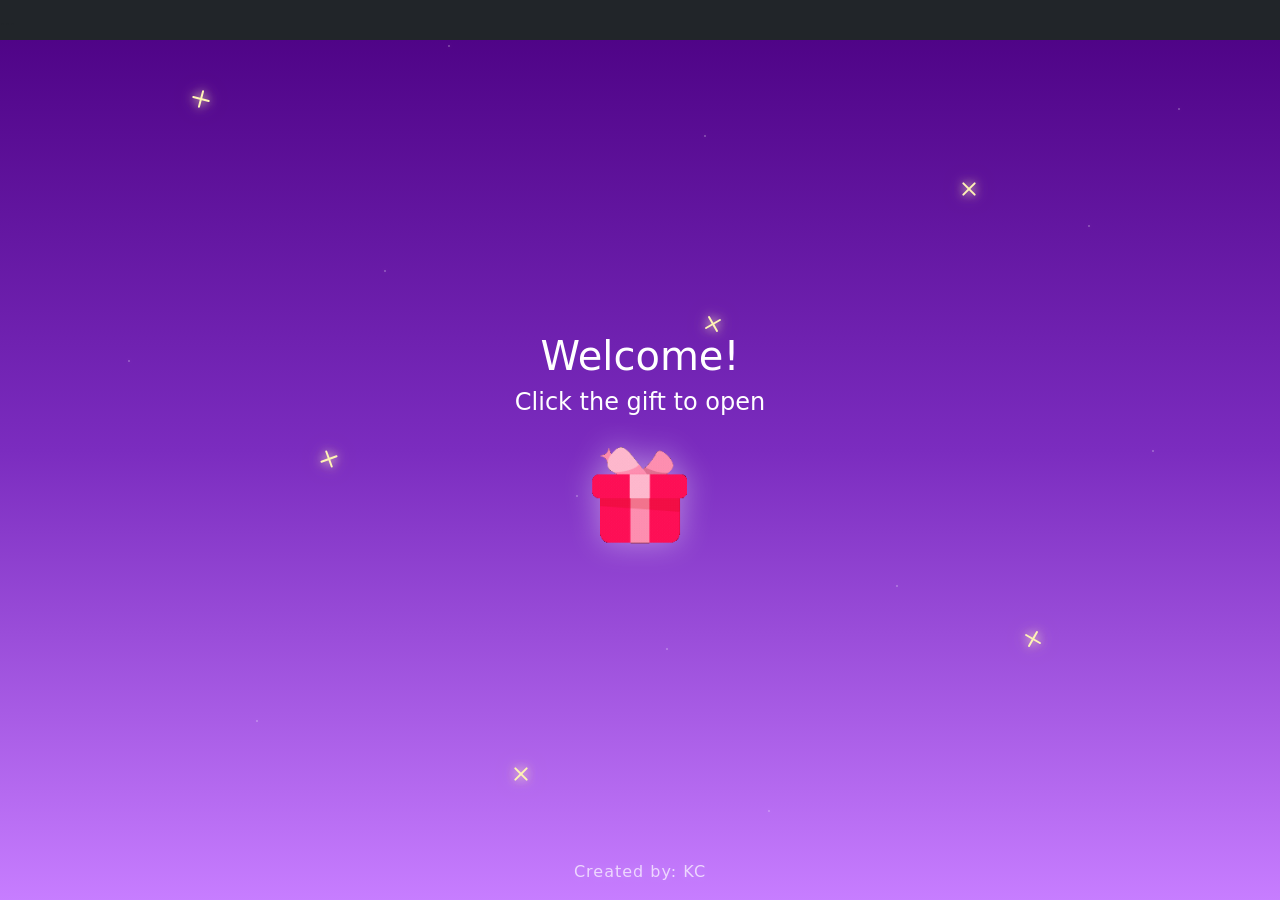
==== commit 8da0bc46: "Update: Card Scene is done. Need to add balloons and fireworks on the cake scene after blow - 051920" ====
--- a/index.html
+++ b/index.html
@@ -56,17 +56,15 @@
 
                 <!-- MESSAGE PAGE -->
                 <div class="message-page">
-
-                    <h2>Happy Birthday 🎉</h2>
-
-                    <p>
-                        Wishing you happiness,
-                        laughter, and beautiful memories 💖
-                    </p>
+                    <div class="reveal-text-box type-right-box">
+                        <p>I know this year didn't start well for you, but I still hope it gives you softer days, genuine happiness, good health, and moments that make you smile without forcing it. <br> <br>
+                        And if things ever get heavy, I hope that you know that I'll always be here whenever you need comfort, someone to listen, or even just someone to stay with you quitely. <br> <br>
+                        Also... I hope you can still endure my silliness, even when it gets a little annoying sometimes or accidentally makes you mad. <br> <br>
+                        Most importantly, I hope you enjoy your special day.</p>
+                    </div>
                     <button id="continue-btn" class="hidden-btn">
                         Click to Continue
                     </button>
-
                 </div>
 
                 <!-- COVER -->
@@ -81,13 +79,11 @@
 
                     <!-- BACK -->
                     <div class="cover-back">
-
-                        <h2>💖</h2>
-
-                        <p>
-                            A small letter for someone special ✨
-                        </p>
-
+                        <div class="reveal-text-box type-left-box">
+                            <p> Dear Stubborn Bitch, <br> <br>I know this isn't the fanciest gift, and maybe the colors and designs are a little messy, but I still wanted to give you something on your birthday. <br> <br>
+                            I may not be the most romantic person, but birthday gifts mean a lot to me. I can't give you material things because of the distance between us, and I don't have the resources to buy you anything, but I hope you'll still appreciate what I made for you. <br> <br> 
+                            Thank you for being part of my days - for the laughs, the calls, the games, and the comfort you bring even from far away. </p>
+                        </div>
                     </div>
 
                 </div>
@@ -98,7 +94,7 @@
         </section>
         <section id="cake-scene" class="scene hidden">
             <h1 class="birthday-title">
-                Happy Birthday 🎉
+                
             </h1>
 
             <div class="cake-container">
--- a/assets/css/style.css
+++ b/assets/css/style.css
@@ -14,7 +14,7 @@
 
     min-height: 100vh;
         background: linear-gradient(
-        135deg,
+        to bottom,
         #4B0082 0%,
         #7B2CBF 50%,
         #C77DFF 100%
--- a/assets/css/card-scene.css
+++ b/assets/css/card-scene.css
@@ -1,170 +1,200 @@
-/* Card Wrapper */
-.card-wrapper{
-    perspective:2500px;
-
-    display:flex;
-    justify-content:center;
-    align-items:center;
-}
-
-/* Main Card */
-.birthday-card{
-    position:relative;
-
-    width:700px;
-    height:400px;
-    filter: drop-shadow(0 0 25px rgba(255,255,255,0.15));
-
-    transition:transform 2s ease;
-}
-
-/* Right Side */
-.message-page{
-    position:absolute;
-
-    width:350px;
-    height:400px;
-
-    right:0;
-    top:0;
-
+/* =========================================
+   CARD WRAPPER & DESK SPACE
+========================================= */
+.card-wrapper {
+    perspective: 2500px;
+    display: flex;
+    justify-content: center;
+    align-items: center;
+    padding: 20px 0;
+}
+
+/* =========================================
+   MAIN CARD CONTAINER (RESIZED & BALANCED)
+========================================= */
+.birthday-card {
+    position: relative;
+    /* Expanded dimensions to perfectly hold your long paragraphs */
+    width: 850px; 
+    height: 480px;
+    
+    transition: transform 2s cubic-bezier(0.4, 0, 0.2, 1);
+    transform: translateX(-212.5px); /* Half of single page width (425px / 2) */
+    
+    filter: drop-shadow(0 15px 35px rgba(0, 0, 0, 0.25));
+}
+
+/* Open State Shift */
+.birthday-card.open {
+    transform: translateX(0);
+}
+
+/* =========================================
+   RIGHT SIDE (STATIONARY MESSAGE PAGE)
+========================================= */
+.message-page {
+    position: absolute;
+    width: 425px; /* 850px / 2 */
+    height: 100%;
+    right: 0;
+    top: 0;
+    
     background: #FFF9FF;
     color: #3C096C;
-
-    border-radius:0 15px 15px 0;
-
-    display:flex;
-    flex-direction:column;
-
-    justify-content:center;
-    align-items:center;
-
-    text-align:center;
-
-    padding:30px;
-
-    box-shadow:0 10px 40px rgba(0,0,0,0.2);
-}
-
-/* Cover */
-.card-cover{
-    position:absolute;
-
-    width:350px;
-    height:400px;
-
-    right:0;
-    top:0;
-
-    transform-style:preserve-3d;
-
-    transform-origin:left;
-
-    transition:transform 2s ease;
-
-    z-index:10;
-}
-
-/* Front and Back Cover */
+    border-radius: 0 15px 15px 0;
+    
+    display: flex;
+    flex-direction: column;
+    justify-content: space-between; /* Pushes button to bottom, text centered */
+    align-items: flex-start;
+    text-align: left; /* Left-aligned for beautiful letter readability */
+    padding: 40px 35px;
+    
+    background-image: linear-gradient(
+        to right, 
+        rgba(0, 0, 0, 0.06) 0%, 
+        rgba(0, 0, 0, 0.01) 8%, 
+        rgba(255, 255, 255, 0) 25%
+    );
+    border-left: 1px solid rgba(0, 0, 0, 0.15);
+}
+
+/* =========================================
+   THE FLIPPING COVER (3D MOTOR)
+========================================= */
+.card-cover {
+    position: absolute;
+    width: 425px;
+    height: 100%;
+    right: 0;
+    top: 0;
+    
+    transform-style: preserve-3d;
+    transform-origin: left center;
+    transition: transform 2s cubic-bezier(0.4, 0, 0.2, 1);
+    z-index: 10;
+}
+
+/* Open Trigger */
+.birthday-card.open .card-cover {
+    transform: rotateY(-180deg);
+}
+
+/* =========================================
+   SHARED LAYOUT LEAVES
+========================================= */
 .cover-front,
-.cover-back{
-    position:absolute;
-
-    width:100%;
-    height:100%;
-
-    backface-visibility:hidden;
-
-    display:flex;
-    flex-direction:column;
-
-    justify-content:center;
-    align-items:center;
-
-    box-shadow:0 10px 40px rgba(0,0,0,0.3);
-}
-
-/* Front Cover */
-.cover-front{
-    background: linear-gradient(
-        to bottom right,
-        #FF4D8D,
-        #FF85A1
+.cover-back {
+    position: absolute;
+    width: 100%;
+    height: 100%;
+    backface-visibility: hidden;
+    display: flex;
+    flex-direction: column;
+    -webkit-font-smoothing: antialiased;
+}
+
+/* =========================================
+   FRONT COVER (CLOSED)
+========================================= */
+.cover-front {
+    background: linear-gradient(135deg, #FF5C97 0%, #FF4D8D 50%, #FF7597 100%);
+    border-radius: 0 15px 15px 0;
+    color: white;
+    justify-content: center;
+    align-items: center;
+    box-shadow: 
+        inset 1px 1px 0px rgba(255, 255, 255, 0.4),
+        inset -3px -3px 8px rgba(0, 0, 0, 0.15);
+}
+
+/* =========================================
+   BACK COVER (INSIDE LEFT PAGE)
+========================================= */
+.cover-back {
+    position: absolute;
+    width: 100%;
+    height: 100%;
+    backface-visibility: hidden;
+    display: flex;
+    flex-direction: column;
+    -webkit-font-smoothing: antialiased;
+    
+    background: #FFF9FF; 
+    border-radius: 15px 0 0 15px;
+    transform: rotateY(180deg);
+    color: #3C096C; 
+    
+    /* CHANGED HERE: Aligns the message to the top to match the right page */
+    justify-content: flex-start; 
+    align-items: flex-start;
+    text-align: left;
+    
+    /* Unified padding matching the right side perfectly */
+    padding: 40px 35px; 
+    
+    background-image: linear-gradient(
+        to left, 
+        rgba(0, 0, 0, 0.06) 0%, 
+        rgba(0, 0, 0, 0.01) 8%, 
+        rgba(255, 255, 255, 0) 20%
     );
-    border-radius:0 15px 15px 0;
-    color:white;
-}
-
-/* Back Cover */
-.cover-back{
-    background: #F8E1FF;
-    border-radius:15px 0 0 15px;
-    transform:rotateY(180deg);
-
-    color: #3C096C;
-}
-
-/* Open Animation */
-.birthday-card.open .card-cover{
-    transform:rotateY(-180deg);
-}
-
-/* Card Position */
-.birthday-card{
-    transition:transform 2s ease;
-}
-
-/* Closed State */
-.birthday-card{
-    position: relative;
-
-    width: 700px;
-    height: 400px;
-
-    transition: transform 2s ease;
-
-    /* Move left by half of hidden side */
-    transform: translateX(-175px);
-}
-
-/* Open State */
-.birthday-card.open{
-    transform: translateX(0);
-}
-
-.hidden-btn{
-    position: absolute;
-
-    bottom: 20px;
-    right: 25px;
-
+    border-right: 1px solid rgba(0, 0, 0, 0.12);
+}
+
+/* =========================================
+   TYPOGRAPHY CONFIGURATIONS
+========================================= */
+.reveal-text-box {
+    width: 100%;
+    font-size: 14.5px;
+    line-height: 1.6;
+    font-weight: 400;
+    letter-spacing: 0.2px;
+}
+
+.reveal-text-box p {
+    margin: 0;
+}
+
+/* =========================================
+   LINE-MATCHED WRITING CURSOR
+========================================= */
+.typing-cursor {
+    display: inline-block;
+    width: 2px;
+    height: 1em; /* Matches current font-size dynamically */
+    background-color: #3C096C;
+    margin-left: 2px;
+    vertical-align: middle;
+    animation: blinkCursorLine 0.7s infinite alternate;
+}
+
+@keyframes blinkCursorLine {
+    0% { opacity: 0; }
+    100% { opacity: 1; }
+}
+
+/* =========================================
+   CONTINUE BUTTON
+========================================= */
+.hidden-btn {
+    align-self: flex-end; /* Locks button cleanly to the bottom right layout corner */
     background: transparent;
     border: none;
-
-    color: rgba(60,9,108,0.7);
-
-    font-size: 15px;
-
+    color: rgba(60, 9, 108, 0.6);
+    font-size: 14px;
+    font-weight: 600;
     cursor: pointer;
-
     opacity: 0;
-
-    transition:
-        opacity 1s ease,
-        transform 0.3s ease,
-        color 0.3s ease;
-
-    text-shadow: 0 0 10px rgba(255,255,255,0.5);
-}
-
-/* Show */
-.hidden-btn.show{
+    transition: opacity 0.8s ease, transform 0.3s ease, color 0.3s ease;
+}
+
+.hidden-btn.show {
     opacity: 1;
 }
 
-/* Hover */
-.hidden-btn:hover{
+.hidden-btn:hover {
     transform: translateY(-2px);
-
     color: #3C096C;
 }
--- a/assets/css/cake-scene.css
+++ b/assets/css/cake-scene.css
@@ -5,20 +5,16 @@
 .birthday-title{
     font-size:48px;
     text-shadow:0 0 20px rgba(255,255,255,.5);
-
     margin-top:20px;
     margin-bottom:auto;
-
     flex-shrink:0;
 }
 
 .cake-container{
     position:relative;
-
     display:flex;
     flex-direction:column;
     align-items:center;
-
     height:70vh;
 }
 
@@ -35,7 +31,7 @@
 .layer-bottom,
 .layer-middle,
 .layer-top,
-.frosting-final,
+.frosting-drips,
 .frosting-blob,
 .sprinkle,
 .cream-dolls,
@@ -45,281 +41,209 @@
 }
 
 /* =========================================
-   CAKE LAYER DROP
-========================================= */
-
-.layer-bottom{
-    animation:dropLayer 1s cubic-bezier(.22,1,.36,1) forwards;
-    animation-delay:0s;
-}
-
-.layer-middle{
-    animation:dropLayer 1s cubic-bezier(.22,1,.36,1) forwards;
-    animation-delay:2.3s;
-}
-
-.layer-top{
-    animation:dropLayer 1s cubic-bezier(.22,1,.36,1) forwards;
-    animation-delay:4.6s;
-}
-
-@keyframes dropLayer{
-
-    0%{
-        opacity:0;
-        transform:
-            translateY(-260px)
-            scale(.95);
-    }
-
-    70%{
-        opacity:1;
-        transform:
-            translateY(20px)
-            scale(1.02);
-    }
-
-    100%{
-        opacity:1;
-        transform:
-            translateY(0)
-            scale(1);
-    }
-
-}
-
-/* =========================================
-   FROSTING FINAL
-========================================= */
-
-.frosting-final{
-    transform-box:fill-box;
-    transform-origin:top center;
-}
-
-/* bottom */
-
-.frosting-bottom{
-    animation:
-        frostingAppear .5s ease forwards,
-        frostingSpread 2.5s ease forwards;
-
-    animation-delay:
-        1.2s,
-        1.8s;
-}
-
-/* middle */
-
-.frosting-middle{
-    animation:
-        frostingAppear .5s ease forwards,
-        frostingSpread 2.5s ease forwards;
-
-    animation-delay:
-        3.5s,
-        4.1s;
-}
-
-/* top */
-
-.frosting-top{
-    animation:
-        frostingAppear .5s ease forwards,
-        frostingSpread 2.5s ease forwards;
-
-    animation-delay:
-        5.8s,
-        6.4s;
-}
-
-/* =========================================
-   FROSTING BLOB FALL
-========================================= */
-
-.frosting-blob{
-    transform-box:fill-box;
-    transform-origin:center top;
-}
-
-/* bottom */
-
-.frosting-blob-bottom{
-    animation:frostingFall 1.4s cubic-bezier(.2,.8,.2,1) forwards;
-    animation-delay:.4s;
-}
-
-/* middle */
-
-.frosting-blob-middle{
-    animation:frostingFall 1.4s cubic-bezier(.2,.8,.2,1) forwards;
-    animation-delay:2.7s;
-}
-
-/* top */
-
-.frosting-blob-top{
-    animation:frostingFall 1.4s cubic-bezier(.2,.8,.2,1) forwards;
-    animation-delay:5s;
-}
-
-@keyframes frostingFall{
-
-    0%{
-        opacity:0;
-
-        transform:
-            translateY(-180px)
-            scaleX(.35)
-            scaleY(1.8);
-    }
-
-    20%{
-        opacity:1;
-    }
-
-    60%{
-        transform:
-            translateY(-20px)
-            scaleX(.55)
-            scaleY(1.5);
-    }
-
-    80%{
-        transform:
-            translateY(12px)
-            scaleX(1.3)
-            scaleY(.65);
-    }
-
-    100%{
-        opacity:0;
-
-        transform:
-            translateY(0)
-            scaleX(2)
-            scaleY(.2);
-    }
-
-}
-
-/* =========================================
-   FROSTING APPEAR
-========================================= */
-
-@keyframes frostingAppear{
-
-    from{
-        opacity:0;
-
-        transform:
-            scaleY(.2)
-            translateY(-20px);
-    }
-
-    to{
-        opacity:1;
-
-        transform:
-            scaleY(1)
-            translateY(0);
-    }
-
-}
-
-/* =========================================
-   FROSTING MELT
-========================================= */
-
-@keyframes frostingSpread{
-
-    0%{
-        transform:
-            scaleY(1)
-            translateY(0);
-    }
-
-    40%{
-        transform:
-            scaleY(1.03)
-            translateY(2px);
-    }
-
-    100%{
-        transform:
-            scaleY(1.1)
-            translateY(8px);
-    }
-
-}
-
-/* =========================================
-   SPRINKLE RAIN
+   CAKE LAYER DROP (NO BOUNCE)
+========================================= */
+
+.layer-bottom {
+    animation: dropLayer 0.8s cubic-bezier(.22, 1, .36, 1) forwards;
+    animation-delay: 0s;
+}
+
+.layer-middle {
+    animation: dropLayer 0.8s cubic-bezier(.22, 1, .36, 1) forwards;
+    animation-delay: 2.1s; /* Tightened timeline gaps */
+}
+
+.layer-top {
+    animation: dropLayer 0.8s cubic-bezier(.22, 1, .36, 1) forwards;
+    animation-delay: 4.2s;
+}
+
+@keyframes dropLayer {
+    0% {
+        opacity: 0;
+        transform: translateY(-150px); /* Clean, straight drop down */
+    }
+    100% {
+        opacity: 1;
+        transform: translateY(0); /* Direct, smooth lock into position */
+    }
+}
+
+/* =========================================
+   FROSTING REVEAL MECHANIC (MELTDOWN)
+========================================= */
+
+.frosting-drips {
+    transform-box: fill-box;
+    transform-origin: top center;
+    animation: meltDown 1.8s cubic-bezier(0.1, 0.8, 0.2, 1) forwards;
+}
+
+/* 
+   INSTANT HANDOFF TRIGGER:
+   Brought forward by 50ms so the downward melt activates 
+   the exact frame the blob tip establishes contact with the cake line.
+*/
+.frosting-bottom { animation-delay: 1.05s; } /* 0.4s + 0.65s */
+.frosting-middle { animation-delay: 3.15s; } /* 2.5s + 0.65s */
+.frosting-top    { animation-delay: 5.25s; } /* 4.6s + 0.65s */
+
+@keyframes meltDown {
+    0% {
+        opacity: 0;
+        clip-path: inset(0 0 100% 0);
+    }
+    1% {
+        opacity: 1;
+    }
+    100% {
+        opacity: 1;
+        clip-path: inset(0 0 0% 0);
+    }
+}
+
+/* =========================================
+   FROSTING BLOB FALL (SMOOTHER & FLUID)
+========================================= */
+
+.frosting-blob {
+    transform-box: fill-box;
+    transform-origin: center bottom;
+}
+
+/* 
+   Splitting the animations so the bottom layer can receive 
+   a specific vertical coordinate correction.
+*/
+.frosting-blob-bottom {
+    animation: frostingFallBottom 0.9s cubic-bezier(0.4, 0, 0.2, 1) forwards;
+    animation-delay: 0.4s;
+}
+
+.frosting-blob-middle {
+    animation: frostingFallStandard 0.9s cubic-bezier(0.4, 0, 0.2, 1) forwards;
+    animation-delay: 2.5s;
+}
+
+.frosting-blob-top {
+    animation: frostingFallStandard 0.9s cubic-bezier(0.4, 0, 0.2, 1) forwards;
+    animation-delay: 4.6s;
+}
+
+/* STANDARD LAYER BLOB ANIMATION */
+@keyframes frostingFallStandard {
+    0% {
+        opacity: 0;
+        transform: translateY(-200px) scaleX(0.3) scaleY(2);
+    }
+    15% {
+        opacity: 1;
+    }
+    /* Hits flush at 0.65s (72%) */
+    72% {
+        opacity: 1;
+        transform: translateY(0px) scaleX(1.6) scaleY(0.4);
+    }
+    90% {
+        opacity: 0.6;
+        transform: translateY(0px) scaleX(2.2) scaleY(0.1);
+    }
+    100% {
+        opacity: 0;
+        transform: translateY(0px) scaleX(2.5) scaleY(0);
+    }
+}
+
+/* BOTTOM LAYER BLOB ANIMATION (HEIGHT-CORRECTED) */
+@keyframes frostingFallBottom {
+    0% {
+        opacity: 0;
+        /* Matches the standard drop offset */
+        transform: translateY(-240px) scaleX(0.3) scaleY(2);
+    }
+    15% {
+        opacity: 1;
+    }
+    /* 
+       IMPACT: Lifted up by 40px to sit perfectly on the high 
+       crest of the bottom cake tier instead of sinking into its body.
+    */
+    72% {
+        opacity: 1;
+        transform: translateY(-40px) scaleX(1.6) scaleY(0.4);
+    }
+    90% {
+        opacity: 0.6;
+        transform: translateY(-40px) scaleX(2.2) scaleY(0.1);
+    }
+    100% {
+        opacity: 0;
+        transform: translateY(-40px) scaleX(2.5) scaleY(0);
+    }
+}
+/* =========================================
+   SPRINKLE RAIN DELAYS
 ========================================= */
 
 .sprinkle{
     transform-box:fill-box;
     transform-origin:center;
-
     animation:sprinkleDrop .8s ease forwards;
 }
 
-.s1{ animation-delay:7s; }
-.s2{ animation-delay:7.1s; }
-.s3{ animation-delay:7.2s; }
-.s4{ animation-delay:7.3s; }
-.s5{ animation-delay:7.4s; }
-.s6{ animation-delay:7.5s; }
-.s7{ animation-delay:7.6s; }
-.s8{ animation-delay:7.7s; }
+/* Top Layer Delays (Starts gracefully after all frosting finishes cascading) */
+.s1  { animation-delay: 6.5s; }
+.s2  { animation-delay: 6.53s; }
+.s3  { animation-delay: 6.56s; }
+.s4  { animation-delay: 6.59s; }
+.s5  { animation-delay: 6.62s; }
+.s6  { animation-delay: 6.65s; }
+.s7  { animation-delay: 6.68s; }
+.s8  { animation-delay: 6.71s; }
+.s25 { animation-delay: 6.74s; }
+.s26 { animation-delay: 6.77s; }
+.s27 { animation-delay: 6.8s; }
+
+/* Middle Layer Delays */
+.s9  { animation-delay: 6.83s; }
+.s10 { animation-delay: 6.86s; }
+.s11 { animation-delay: 6.89s; }
+.s12 { animation-delay: 6.92s; }
+.s13 { animation-delay: 6.95s; }
+.s14 { animation-delay: 6.98s; }
+.s15 { animation-delay: 7.01s; }
+.s16 { animation-delay: 7.04s; }
+.s28 { animation-delay: 7.07s; }
+.s29 { animation-delay: 7.1s; }
+.s30 { animation-delay: 7.13s; }
+
+/* Bottom Layer Delays */
+.s17 { animation-delay: 7.16s; }
+.s18 { animation-delay: 7.19s; }
+.s19 { animation-delay: 7.22s; }
+.s20 { animation-delay: 7.25s; }
+.s21 { animation-delay: 7.28s; }
+.s22 { animation-delay: 7.31s; }
+.s23 { animation-delay: 7.34s; }
+.s24 { animation-delay: 7.37s; }
+.s31 { animation-delay: 7.4s; }
+.s32 { animation-delay: 7.43s; }
+.s33 { animation-delay: 7.46s; }
+.s34 { animation-delay: 7.49s; }
 
 @keyframes sprinkleDrop{
-
     0%{
         opacity:0;
-
-        transform:
-            translateY(-220px)
-            rotate(0deg)
-            scale(.2);
-    }
-
+        transform: translateY(-220px) rotate(0deg) scale(.2);
+    }
     60%{
         opacity:1;
     }
-
     100%{
         opacity:1;
-
-        transform:
-            translateY(0)
-            rotate(360deg)
-            scale(1);
-    }
-
-}
-
-/* =========================================
-   BUTTERCREAM
-========================================= */
-
-.cream-dolls{
-    animation:creamAppear .6s ease forwards;
-    animation-delay:8.2s;
-}
-
-@keyframes creamAppear{
-
-    from{
-        opacity:0;
-        transform:translateY(10px);
-    }
-
-    to{
-        opacity:1;
-        transform:translateY(0);
-    }
-
+        transform: translateY(0) rotate(360deg) scale(1);
+    }
 }
 
 /* =========================================
@@ -329,23 +253,13 @@
 .candle-group{
     animation:candleDrop .6s ease forwards;
 }
-
-.candle-1{ animation-delay:8.8s; }
-.candle-2{ animation-delay:9.1s; }
-.candle-3{ animation-delay:9.4s; }
+.candle-1{ animation-delay: 7.8s; }
+.candle-2{ animation-delay: 8.0s; }
+.candle-3{ animation-delay: 8.2s; }
 
 @keyframes candleDrop{
-
-    0%{
-        opacity:0;
-        transform:translateY(-120px);
-    }
-
-    100%{
-        opacity:1;
-        transform:translateY(0);
-    }
-
+    0%{ opacity:0; transform:translateY(-120px); }
+    100%{ opacity:1; transform:translateY(0); }
 }
 
 /* =========================================
@@ -355,75 +269,30 @@
 .flame{
     transform-box:fill-box;
     transform-origin:center bottom;
-
     animation:
         flameAppear .5s ease forwards,
         flicker .14s infinite alternate,
         flameFloat 2s ease-in-out infinite;
 }
 
-.flame-1{
-    animation-delay:9.7s,10s,10s;
-}
-
-.flame-2{
-    animation-delay:10s,10.3s,10.3s;
-}
-
-.flame-3{
-    animation-delay:10.3s,10.6s,10.6s;
-}
+.flame-1{ animation-delay: 8.4s, 8.7s, 8.7s; }
+.flame-2{ animation-delay: 8.6s, 8.9s, 8.9s; }
+.flame-3{ animation-delay: 8.8s, 9.1s, 9.1s; }
 
 @keyframes flameAppear{
-
-    from{
-        opacity:0;
-        transform:scale(.2);
-    }
-
-    to{
-        opacity:1;
-        transform:scale(1);
-    }
-
+    from{ opacity:0; transform:scale(.2); }
+    to{ opacity:1; transform:scale(1); }
 }
 
 @keyframes flicker{
-
-    from{
-        transform:
-            scale(1)
-            rotate(-2deg);
-    }
-
-    to{
-        transform:
-            scale(1.1)
-            rotate(2deg);
-    }
-
+    from{ transform: scale(1) rotate(-2deg); }
+    to{ transform: scale(1.1) rotate(2deg); }
 }
 
 @keyframes flameFloat{
-
-    0%{
-        transform:
-            translateY(0)
-            rotate(-2deg);
-    }
-
-    50%{
-        transform:
-            translateY(-3px)
-            rotate(2deg);
-    }
-
-    100%{
-        transform:
-            translateY(0)
-            rotate(-2deg);
-    }
-
+    0%{ transform: translateY(0) rotate(-2deg); }
+    50%{ transform: translateY(-3px) rotate(2deg); }
+    100%{ transform: translateY(0) rotate(-2deg); }
 }
 
 /* =========================================
@@ -432,12 +301,7 @@
 
 .flame.out{
     opacity:0 !important;
-
-    transform:
-        scale(.2)
-        translateY(10px);
-
+    transform: scale(.2) translateY(10px);
     transition:.5s ease;
-
     filter:blur(3px);
 }
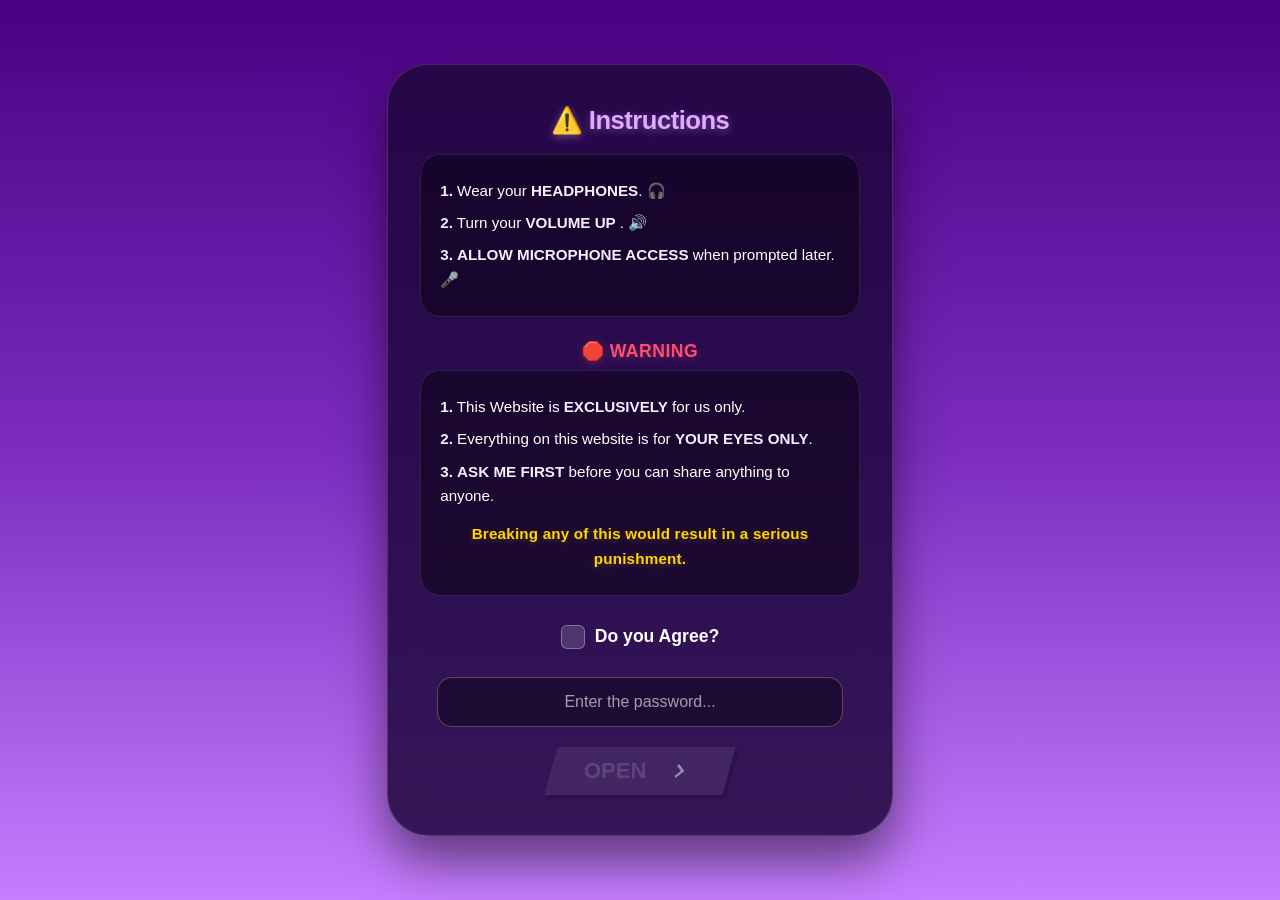
==== commit 473350f5: "Update: Added Login Page - 05202026" ====
--- a/index.html
+++ b/index.html
@@ -1,9 +1,123 @@
 <!DOCTYPE html>
 <html lang="en">
 <head>
+
+    <script>
+        // Check if has successfully logged in this session
+        if (sessionStorage.getItem("birthday_auth") !== "passed") {
+            // Instantly bounce her over to the login layout
+            window.location.replace("login.html");
+        }
+    </script>
     <meta charset="UTF-8">
     <meta name="viewport" content="width=device-width, initial-scale=1.0">
     <title>Gift</title>
+    <style>
+        /* =========================================
+        FULL SCREEN LIQUID LOADER OVERLAY
+        ========================================= */
+        #loader-wrapper {
+            position: fixed;
+            top: 0;
+            left: 0;
+            width: 100vw;
+            height: 100vh;
+            /* Uses your exact dark gradient background */
+            background: linear-gradient(to bottom, #4B0082 0%, #7B2CBF 50%, #C77DFF 100%);
+            display: flex;
+            justify-content: center;
+            align-items: center;
+            z-index: 99999; /* Ensures it blocks out any browser white space */
+            opacity: 1;
+            transition: opacity 0.6s ease-in-out, visibility 0.6s;
+        }
+
+        /* From Uiverse.io by ShaikhWahid99 */ 
+        .liquid-loader {
+            display: flex;
+            flex-direction: column;
+            align-items: center;
+            gap: 12px; /* Increased slightly for look balance */
+            padding: 20px;
+            font-family: 'Segoe UI', system-ui, sans-serif;
+        }
+
+        .loader-track {
+            position: relative;
+            width: 220px; /* Made slightly wider for dramatic effect */
+            height: 32px;
+            background: linear-gradient(135deg, #2a2a2a, #1a1a1a);
+            border-radius: 16px;
+            overflow: hidden;
+            box-shadow:
+            inset 0 2px 4px rgba(0, 0, 0, 0.6),
+            0 1px 3px rgba(255, 255, 255, 0.1);
+        }
+
+        .liquid-fill {
+            position: absolute;
+            top: 2px;
+            left: 2px;
+            height: calc(100% - 4px);
+            background: linear-gradient(90deg, #4f46e5, #7c3aed, #ec4899, #f59e0b);
+            border-radius: 14px;
+            /* Changed fillProgress to occur over 1.5s forwards instead of infinite */
+            animation:
+            fillProgress 1.5s cubic-bezier(0.4, 0, 0.2, 1) forwards,
+            colorShift 3s linear infinite;
+            box-shadow:
+            0 0 12px rgba(124, 58, 237, 0.4),
+            inset 0 1px 2px rgba(255, 255, 255, 0.2);
+        }
+
+        .loading-text {
+            color: white;
+            font-size: 18px;
+            font-weight: 600;
+            letter-spacing: 1px;
+            animation: textGlow 1s ease-in-out infinite;
+        }
+
+        .dot {
+            margin-left: 3px;
+            animation: blink 1.5s infinite;
+        }
+        .dot:nth-of-type(1) { animation-delay: 0s; }
+        .dot:nth-of-type(2) { animation-delay: 0.3s; }
+        .dot:nth-of-type(3) { animation-delay: 0.6s; }
+
+        /* Custom continuous animation keyframes */
+        @keyframes fillProgress {
+            0% { width: 4px; }
+            20% { width: 15%; }
+            45% { width: 55%; }
+            75% { width: 82%; }
+            100% { width: calc(100% - 4px); }
+        }
+
+        @keyframes colorShift {
+            0% { filter: hue-rotate(0deg) brightness(1); }
+            33% { filter: hue-rotate(120deg) brightness(1.1); }
+            66% { filter: hue-rotate(240deg) brightness(0.9); }
+            100% { filter: hue-rotate(360deg) brightness(1); }
+        }
+
+        @keyframes textGlow {
+            0%, 100% { opacity: 0.7; text-shadow: 0 0 8px rgba(139, 92, 246, 0.3); }
+            50% { opacity: 1; text-shadow: 0 0 16px rgba(139, 92, 246, 0.6); }
+        }
+
+        @keyframes blink {
+            0%, 50% { opacity: 1; }
+            51%, 100% { opacity: 0; }
+        }
+
+        /* Triggers total fade away */
+        #loader-wrapper.loader-hidden {
+            opacity: 0;
+            visibility: hidden;
+        }
+    </style>
     <link rel="stylesheet" href="assets/css/bootstrap.min.css">
     <link rel="stylesheet" href="assets/css/style.css">
     <link rel="stylesheet" href="assets/css/stars.css">
@@ -11,7 +125,19 @@
     <link rel="stylesheet" href="assets/css/card-scene.css">
     <link rel="stylesheet" href="assets/css/cake-scene.css">
 </head>
-<body>
+<body style="background-color: #4B0082;">
+
+    <div id="loader-wrapper">
+    <div class="liquid-loader">
+        <div class="loading-text">
+        Preparing your surprise<span class="dot">.</span><span class="dot">.</span><span class="dot">.</span>
+        </div>
+
+        <div class="loader-track">
+        <div class="liquid-fill"></div>
+        </div>
+    </div>
+    </div>
 
     <div class="stars">
 
--- a/assets/css/style.css
+++ b/assets/css/style.css
@@ -19,6 +19,15 @@
         #7B2CBF 50%,
         #C77DFF 100%
     );
+}
+
+body {
+    opacity: 0;
+    transition: opacity 1.2s ease-in-out;
+}
+
+body.fade-in-active {
+    opacity: 1;
 }
 
 main{
--- a/assets/css/card-scene.css
+++ b/assets/css/card-scene.css
@@ -197,4 +197,15 @@
 .hidden-btn:hover {
     transform: translateY(-2px);
     color: #3C096C;
+}
+
+/* =========================================
+   CLEAN SIMPLIFIED SLOW FADE TRANSITION
+========================================= */
+
+/* Applied to the card wrapper to fade it out slowly */
+.card-wrapper.slow-card-fade {
+    /* Transitions over 2 full seconds */
+    transition: opacity 2s cubic-bezier(0.4, 0, 0.2, 1);
+    opacity: 0;
 }
--- a/assets/css/cake-scene.css
+++ b/assets/css/cake-scene.css
@@ -46,17 +46,17 @@
 
 .layer-bottom {
     animation: dropLayer 0.8s cubic-bezier(.22, 1, .36, 1) forwards;
-    animation-delay: 0s;
+    animation-delay: 2s;
 }
 
 .layer-middle {
     animation: dropLayer 0.8s cubic-bezier(.22, 1, .36, 1) forwards;
-    animation-delay: 2.1s; /* Tightened timeline gaps */
+    animation-delay: 4.1s; /* Tightened timeline gaps */
 }
 
 .layer-top {
     animation: dropLayer 0.8s cubic-bezier(.22, 1, .36, 1) forwards;
-    animation-delay: 4.2s;
+    animation-delay: 6.2s;
 }
 
 @keyframes dropLayer {
@@ -85,9 +85,9 @@
    Brought forward by 50ms so the downward melt activates 
    the exact frame the blob tip establishes contact with the cake line.
 */
-.frosting-bottom { animation-delay: 1.05s; } /* 0.4s + 0.65s */
-.frosting-middle { animation-delay: 3.15s; } /* 2.5s + 0.65s */
-.frosting-top    { animation-delay: 5.25s; } /* 4.6s + 0.65s */
+.frosting-bottom { animation-delay: 3.05s; } /* 0.4s + 0.65s */
+.frosting-middle { animation-delay: 5.15s; } /* 2.5s + 0.65s */
+.frosting-top    { animation-delay: 7.25s; } /* 4.6s + 0.65s */
 
 @keyframes meltDown {
     0% {
@@ -118,17 +118,17 @@
 */
 .frosting-blob-bottom {
     animation: frostingFallBottom 0.9s cubic-bezier(0.4, 0, 0.2, 1) forwards;
-    animation-delay: 0.4s;
+    animation-delay: 2.4s;
 }
 
 .frosting-blob-middle {
     animation: frostingFallStandard 0.9s cubic-bezier(0.4, 0, 0.2, 1) forwards;
-    animation-delay: 2.5s;
+    animation-delay: 4.5s;
 }
 
 .frosting-blob-top {
     animation: frostingFallStandard 0.9s cubic-bezier(0.4, 0, 0.2, 1) forwards;
-    animation-delay: 4.6s;
+    animation-delay: 6.6s;
 }
 
 /* STANDARD LAYER BLOB ANIMATION */
@@ -183,54 +183,54 @@
     }
 }
 /* =========================================
-   SPRINKLE RAIN DELAYS
+   SPRINKLE RAIN DELAYS 
 ========================================= */
 
 .sprinkle{
     transform-box:fill-box;
     transform-origin:center;
-    animation:sprinkleDrop .8s ease forwards;
-}
-
-/* Top Layer Delays (Starts gracefully after all frosting finishes cascading) */
-.s1  { animation-delay: 6.5s; }
-.s2  { animation-delay: 6.53s; }
-.s3  { animation-delay: 6.56s; }
-.s4  { animation-delay: 6.59s; }
-.s5  { animation-delay: 6.62s; }
-.s6  { animation-delay: 6.65s; }
-.s7  { animation-delay: 6.68s; }
-.s8  { animation-delay: 6.71s; }
-.s25 { animation-delay: 6.74s; }
-.s26 { animation-delay: 6.77s; }
-.s27 { animation-delay: 6.8s; }
-
-/* Middle Layer Delays */
-.s9  { animation-delay: 6.83s; }
-.s10 { animation-delay: 6.86s; }
-.s11 { animation-delay: 6.89s; }
-.s12 { animation-delay: 6.92s; }
-.s13 { animation-delay: 6.95s; }
-.s14 { animation-delay: 6.98s; }
-.s15 { animation-delay: 7.01s; }
-.s16 { animation-delay: 7.04s; }
-.s28 { animation-delay: 7.07s; }
-.s29 { animation-delay: 7.1s; }
-.s30 { animation-delay: 7.13s; }
-
-/* Bottom Layer Delays */
-.s17 { animation-delay: 7.16s; }
-.s18 { animation-delay: 7.19s; }
-.s19 { animation-delay: 7.22s; }
-.s20 { animation-delay: 7.25s; }
-.s21 { animation-delay: 7.28s; }
-.s22 { animation-delay: 7.31s; }
-.s23 { animation-delay: 7.34s; }
-.s24 { animation-delay: 7.37s; }
-.s31 { animation-delay: 7.4s; }
-.s32 { animation-delay: 7.43s; }
-.s33 { animation-delay: 7.46s; }
-.s34 { animation-delay: 7.49s; }
+    animation:sprinkleDrop 1s ease forwards;
+}
+
+/* TOP LAYER */
+.s1  { animation-delay: 8.8s; }
+.s2  { animation-delay: 8.95s; }
+.s3  { animation-delay: 9.1s; }
+.s4  { animation-delay: 9.25s; }
+.s5  { animation-delay: 9.4s; }
+.s6  { animation-delay: 9.55s; }
+.s7  { animation-delay: 9.7s; }
+.s8  { animation-delay: 9.85s; }
+.s25 { animation-delay: 10s; }
+.s26 { animation-delay: 10.15s; }
+.s27 { animation-delay: 10.3s; }
+
+/* MIDDLE LAYER */
+.s9  { animation-delay: 10.55s; }
+.s10 { animation-delay: 10.7s; }
+.s11 { animation-delay: 10.85s; }
+.s12 { animation-delay: 11s; }
+.s13 { animation-delay: 11.15s; }
+.s14 { animation-delay: 11.3s; }
+.s15 { animation-delay: 11.45s; }
+.s16 { animation-delay: 11.6s; }
+.s28 { animation-delay: 11.75s; }
+.s29 { animation-delay: 11.9s; }
+.s30 { animation-delay: 12.05s; }
+
+/* BOTTOM LAYER */
+.s17 { animation-delay: 12.3s; }
+.s18 { animation-delay: 12.45s; }
+.s19 { animation-delay: 12.6s; }
+.s20 { animation-delay: 12.75s; }
+.s21 { animation-delay: 12.9s; }
+.s22 { animation-delay: 13.05s; }
+.s23 { animation-delay: 13.2s; }
+.s24 { animation-delay: 13.35s; }
+.s31 { animation-delay: 13.5s; }
+.s32 { animation-delay: 13.65s; }
+.s33 { animation-delay: 13.8s; }
+.s34 { animation-delay: 13.95s; }
 
 @keyframes sprinkleDrop{
     0%{
@@ -251,11 +251,11 @@
 ========================================= */
 
 .candle-group{
-    animation:candleDrop .6s ease forwards;
-}
-.candle-1{ animation-delay: 7.8s; }
-.candle-2{ animation-delay: 8.0s; }
-.candle-3{ animation-delay: 8.2s; }
+    animation:candleDrop 1s cubic-bezier(.22,1,.36,1) forwards;
+}
+.candle-1{ animation-delay: 14.6s; }
+.candle-2{ animation-delay: 15.6s; }
+.candle-3{ animation-delay: 16.6s; }
 
 @keyframes candleDrop{
     0%{ opacity:0; transform:translateY(-120px); }
@@ -275,9 +275,16 @@
         flameFloat 2s ease-in-out infinite;
 }
 
-.flame-1{ animation-delay: 8.4s, 8.7s, 8.7s; }
-.flame-2{ animation-delay: 8.6s, 8.9s, 8.9s; }
-.flame-3{ animation-delay: 8.8s, 9.1s, 9.1s; }
+.flame-2 {
+    animation:
+        flameAppear .5s ease forwards,
+        flickerMiddle .14s infinite alternate,
+        flameFloat 2s ease-in-out infinite;
+}
+
+.flame-1{ animation-delay: 20s, 20.4s, 20.4s; }
+.flame-2{ animation-delay: 18.4s, 18.8s, 18.8s; }
+.flame-3{ animation-delay: 21.6s, 22s, 22s; }
 
 @keyframes flameAppear{
     from{ opacity:0; transform:scale(.2); }
@@ -287,6 +294,11 @@
 @keyframes flicker{
     from{ transform: scale(1) rotate(-2deg); }
     to{ transform: scale(1.1) rotate(2deg); }
+}
+
+@keyframes flickerMiddle{
+    from{ transform: scale(1) rotate(2deg); }
+    to{ transform: scale(1.1) rotate(-2deg); }
 }
 
 @keyframes flameFloat{
@@ -304,4 +316,102 @@
     transform: scale(.2) translateY(10px);
     transition:.5s ease;
     filter:blur(3px);
+}
+
+/* =========================================
+   PURE HTML INDEPENDENT SMOKE DRIFT
+========================================= */
+
+.html-smoke {
+    position: absolute;
+    width: 4px;
+    height: 30px;
+    background: radial-gradient(circle, rgba(230,230,230,0.7) 0%, rgba(255,255,255,0) 80%);
+    border-radius: 50%;
+    pointer-events: none;
+    opacity: 0;
+    filter: blur(2px);
+    z-index: 10;
+}
+
+/* Kicks off the individual floating drift loop instantly upon creation */
+.html-smoke.drift {
+    animation: driftHtmlSmoke 2.2s cubic-bezier(0.25, 1, 0.5, 1) forwards;
+}
+
+@keyframes driftHtmlSmoke {
+    0% {
+        opacity: 0;
+        transform: translateY(0) scaleX(1) scaleY(1);
+    }
+    15% {
+        opacity: 0.65; /* Initial blowout puff */
+        transform: translateY(-10px) scaleX(1.5) scaleY(0.8);
+    }
+    50% {
+        opacity: 0.4;
+        filter: blur(4px); /* Dissolving texturing */
+    }
+    100% {
+        opacity: 0;
+        /* Drifts up past the cake line and drifts slightly to the right side */
+        transform: translateY(-90px) translateX(20px) scaleX(4) scaleY(2.5);
+        filter: blur(8px);
+    }
+}
+
+/* =========================================
+   DYNAMIC CELEBRATION BALLOONS
+========================================= */
+.balloon-container {
+    position: fixed;
+    bottom: -100px; /* Hidden right under the display viewport floor */
+    width: 60px;
+    height: 75px;
+    border-radius: 50% 50% 50% 50% / 40% 40% 60% 60%; /* Creates balloon teardrop contour */
+    z-index: 999;
+    pointer-events: none; /* Keeps balloon layout nodes unclickable */
+    animation: floatUpAnimation 7s ease-in forwards;
+}
+
+/* Balloon string tail tie */
+.balloon-container::before {
+    content: "";
+    position: absolute;
+    bottom: -6px;
+    left: 50%;
+    transform: translateX(-50%);
+    border-left: 5px solid transparent;
+    border-right: 5px solid transparent;
+    border-bottom: 7px solid currentColor; /* Automatically matches balloon body hex colors */
+    opacity: 0.8;
+}
+
+/* Balloon string tail line */
+.balloon-container::after {
+    content: "";
+    position: absolute;
+    bottom: -46px;
+    left: 50%;
+    width: 1.5px;
+    height: 40px;
+    background-color: rgba(255, 255, 255, 0.4);
+}
+
+/* High Performance Swaying Float Paths */
+@keyframes floatUpAnimation {
+    0% {
+        transform: translateY(0) rotate(0deg);
+        opacity: 0;
+    }
+    10% {
+        opacity: 0.9;
+    }
+    50% {
+        transform: translateY(-50vh) translateX(30px) rotate(8deg);
+    }
+    100% {
+        transform: translateY(-115vh) translateX(-30px) rotate(-8deg);
+        opacity: 1;
+    }
 }
